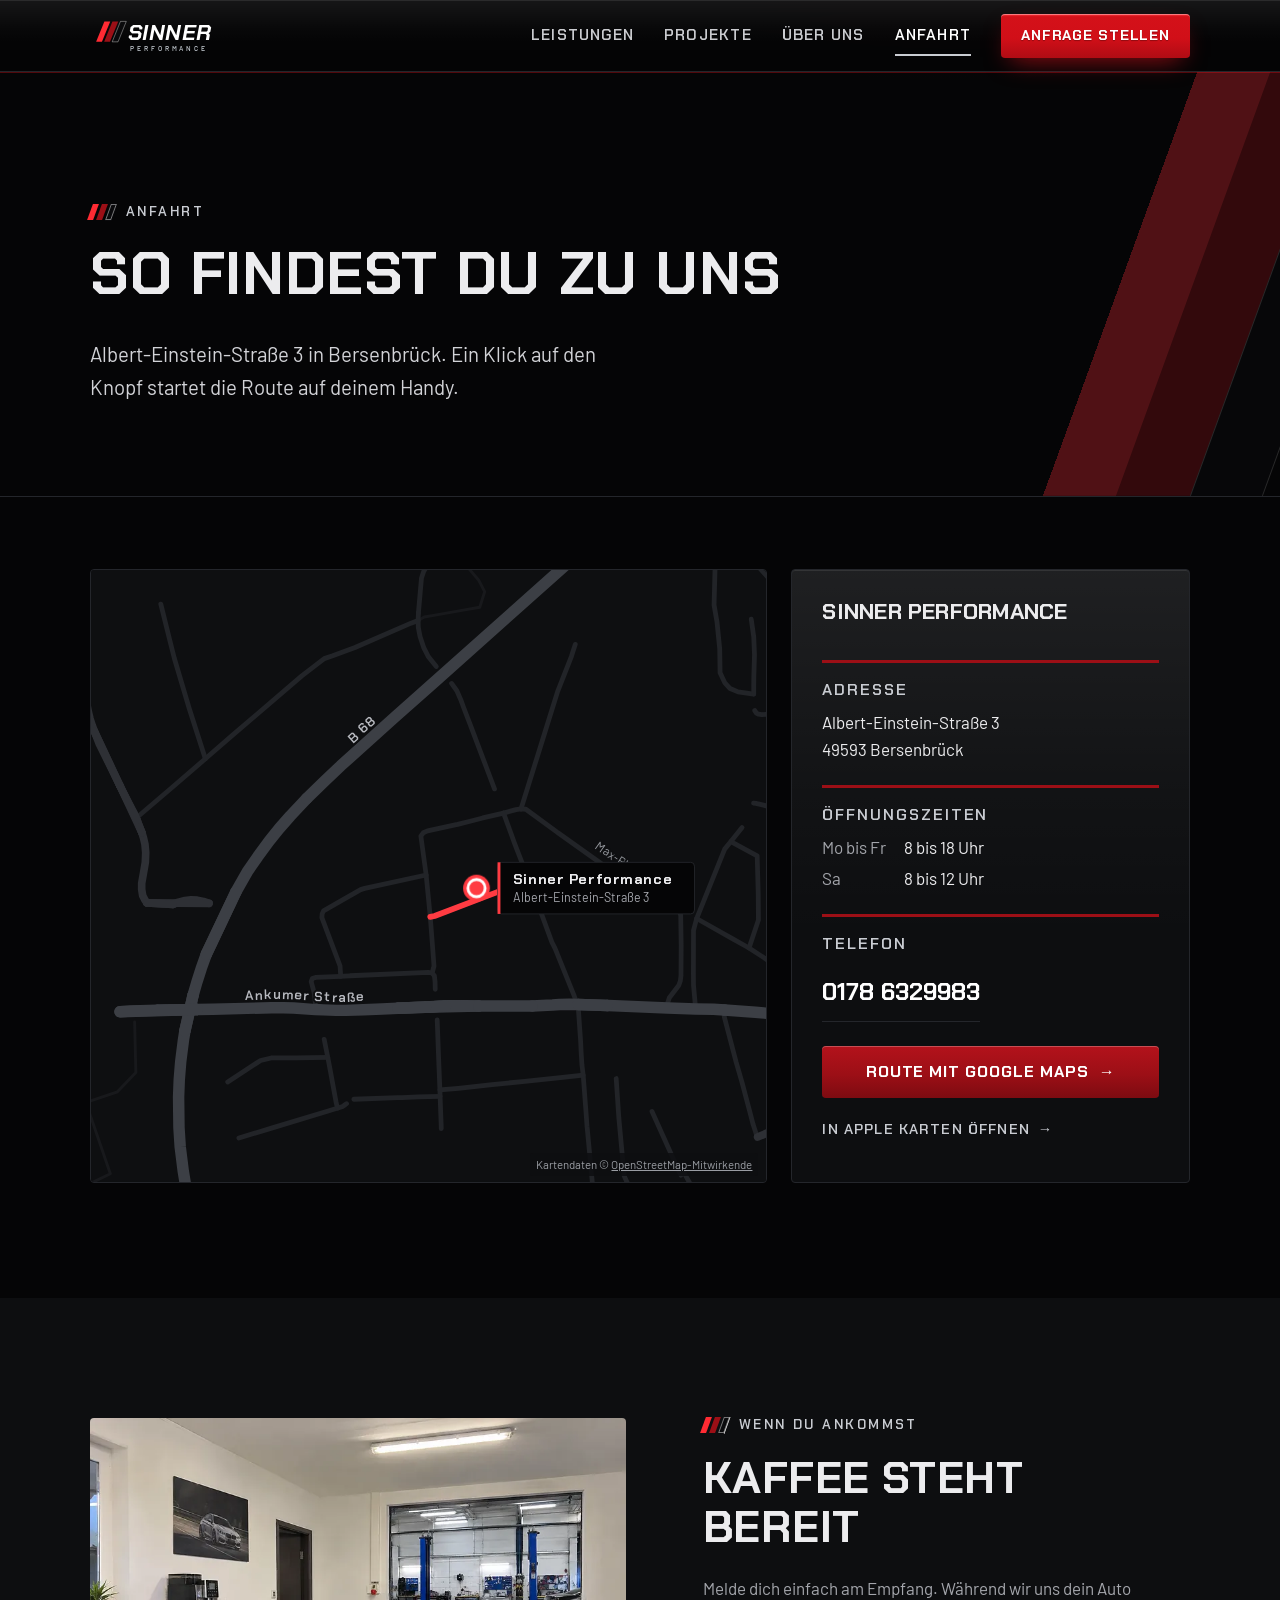
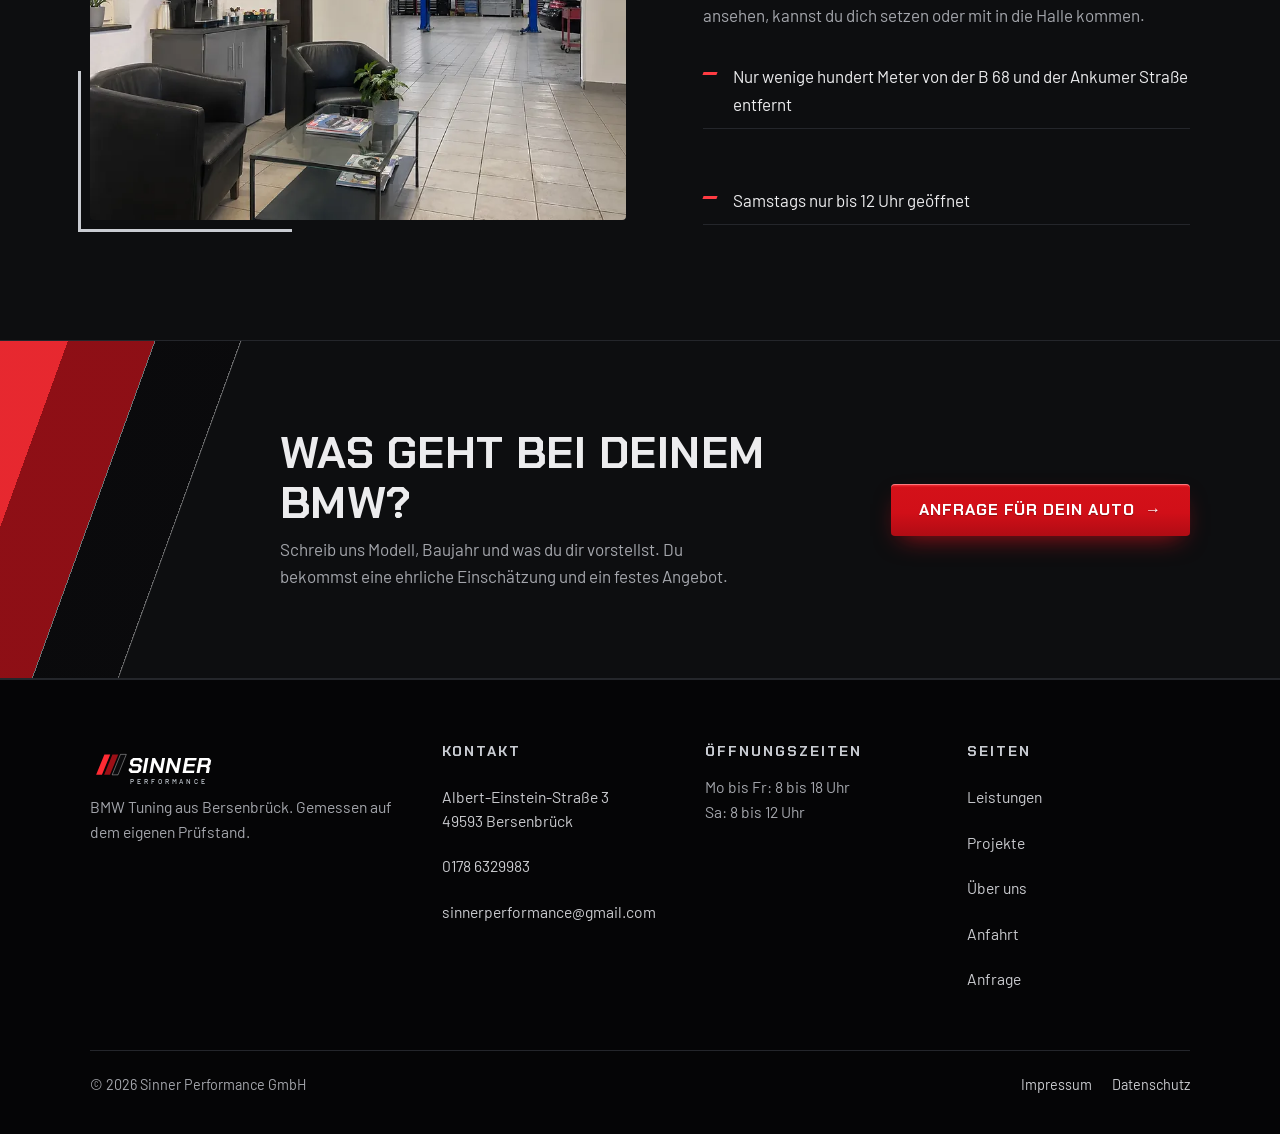
==== anfahrt.html @ 4b4de592 "Website Sinner Performance (Vorschau-Version) hinzufügen Statische Seiten (Startseite, Leistungen, P" ====
<!doctype html>
<html lang="de" class="no-js">
<head>
<meta charset="utf-8">
<meta name="viewport" content="width=device-width, initial-scale=1">
<meta name="robots" content="noindex"><title>Anfahrt: Albert-Einstein-Straße 3, Bersenbrück | Sinner Performance</title>
<meta name="description" content="So findest du Sinner Performance: Albert-Einstein-Straße 3 in 49593 Bersenbrück. Mit Karte, Öffnungszeiten und Route in Google Maps.">

<link rel="icon" href="assets/favicon.svg?v=20261124c" type="image/svg+xml">
<link rel="apple-touch-icon" href="assets/apple-touch-icon.png?v=20261124c">
<meta name="theme-color" content="#050506">
<link rel="stylesheet" href="assets/css/style.min.css?v=20261124c">

<meta property="og:type" content="website">
<meta property="og:locale" content="de_DE">
<meta property="og:site_name" content="Sinner Performance">
<meta property="og:title" content="Anfahrt: Albert-Einstein-Straße 3, Bersenbrück | Sinner Performance">
<meta property="og:description" content="So findest du Sinner Performance: Albert-Einstein-Straße 3 in 49593 Bersenbrück. Mit Karte, Öffnungszeiten und Route in Google Maps.">
<meta property="og:image" content="https://www.sinner-performance.de/assets/img/og-bild.jpg">
<meta property="og:image:width" content="1200">
<meta property="og:image:height" content="630">
<meta property="og:image:alt" content="Dunkelblauer BMW M5 in der Werkstatt von Sinner Performance mit Schriftzug">
<meta name="twitter:card" content="summary_large_image">
<meta name="twitter:title" content="Anfahrt: Albert-Einstein-Straße 3, Bersenbrück | Sinner Performance">
<meta name="twitter:description" content="So findest du Sinner Performance: Albert-Einstein-Straße 3 in 49593 Bersenbrück. Mit Karte, Öffnungszeiten und Route in Google Maps.">
<meta name="twitter:image" content="https://www.sinner-performance.de/assets/img/og-bild.jpg">
<script type="application/ld+json">{"@context": "https://schema.org", "@type": "AutoRepair", "@id": "https://www.sinner-performance.de/#betrieb", "name": "Sinner Performance", "description": "Tuningwerkstatt in Bersenbrück für alle BMW Modelle: Softwareoptimierung, Abgasanlagen, Motor, Fahrwerk und Leistungsprüfstand.", "url": "https://www.sinner-performance.de/", "logo": "https://www.sinner-performance.de/assets/favicon.svg", "image": "https://www.sinner-performance.de/assets/img/og-bild.jpg", "telephone": "+491786329983", "email": "sinnerperformance@gmail.com", "address": {"@type": "PostalAddress", "streetAddress": "Albert-Einstein-Straße 3", "postalCode": "49593", "addressLocality": "Bersenbrück", "addressRegion": "Niedersachsen", "addressCountry": "DE"}, "areaServed": ["Bersenbrück", "Osnabrücker Land", "Niedersachsen"], "openingHoursSpecification": [{"@type": "OpeningHoursSpecification", "dayOfWeek": ["Monday", "Tuesday", "Wednesday", "Thursday", "Friday"], "opens": "08:00", "closes": "18:00"}, {"@type": "OpeningHoursSpecification", "dayOfWeek": "Saturday", "opens": "08:00", "closes": "12:00"}], "hasMap": "https://www.google.com/maps/search/?api=1&query=Albert-Einstein-Stra%C3%9Fe+3%2C+49593+Bersenbr%C3%BCck", "knowsAbout": ["BMW", "BMW M", "Softwareoptimierung", "Abgasanlagen", "Fahrwerk", "Leistungsprüfstand"]}</script>
<script type="application/ld+json">{"@context": "https://schema.org", "@type": "BreadcrumbList", "itemListElement": [{"@type": "ListItem", "position": 1, "name": "Startseite", "item": "https://www.sinner-performance.de/"}, {"@type": "ListItem", "position": 2, "name": "Anfahrt", "item": "https://www.sinner-performance.de/anfahrt"}]}</script>
</head><body class="page-anfahrt">
<a class="skip-link" href="#inhalt">Zum Inhalt springen</a>
<header class="site-header">
  <div class="wrap">
    <a class="logo" href="index.html" aria-label="Zur Startseite"><svg viewBox="0 0 200 52" width="154" height="40" aria-hidden="true" focusable="false">
  <g transform="skewX(-22)"><rect x="22" y="6" width="8" height="28" fill="#ff2b33"/><rect x="33" y="6" width="8" height="28" fill="#9c0f16"/><rect x="44" y="6" width="8" height="28" fill="#0a0a0c" stroke="rgba(255,255,255,.45)" stroke-width="1"/></g>
  <text x="52" y="32" font-family="Chakra Petch, sans-serif" font-weight="700" font-style="italic" font-size="31" fill="#ffffff" letter-spacing=".5">SINNER</text>
  <text x="54" y="47" font-family="Barlow, sans-serif" font-weight="500" font-size="9.4" letter-spacing="4.1" fill="#c9cfd6">PERFORMANCE</text>
</svg></a>
    <button class="menu-toggle" type="button" aria-expanded="false" aria-controls="hauptmenue" aria-label="Menü öffnen"><span></span></button>
    <nav class="nav" id="hauptmenue" aria-label="Hauptmenü">
      <a href="leistungen.html">Leistungen</a>
      <a href="projekte.html">Projekte</a>
      <a href="ueber-uns.html">Über uns</a>
      <a href="anfahrt.html" aria-current="page">Anfahrt</a>
      <a class="btn btn--primary" href="anfrage.html">Anfrage stellen</a>
    </nav>
  </div>
</header>
<main id="inhalt"><section class="page-head">
  <div class="wrap">
    <p class="eyebrow"><span class="stripes" aria-hidden="true"><i></i><i></i><i></i></span>Anfahrt</p>
    <h1>So findest du zu uns</h1>
    <p class="lead">Albert-Einstein-Straße 3 in Bersenbrück. Ein Klick auf den Knopf startet die Route auf deinem Handy.</p>
  </div>
</section>
<section class="section section--tight">
  <div class="wrap map-layout">
    <figure class="map reveal">
      <svg class="map-svg" viewBox="0 0 1000 640" role="img" aria-labelledby="karte-titel karte-text" preserveAspectRatio="xMidYMid slice"><title id="karte-titel">Lageplan Sinner Performance</title><desc id="karte-text">Vereinfachte Karte von Bersenbrück. Die Werkstatt liegt an der Albert-Einstein-Straße 3, in der Nähe der B 68, der Ankumer Straße und der Nortruper Straße.</desc><rect width="1000" height="640" fill="var(--map-bg)"/><defs><path id="lbl0" d="M372.2 239.1 L391.3 220.5 L407.9 204.9 L464.1 154.4 L507.6 115.7"/><path id="lbl1" d="M274.2 459.6 L335.5 457.9 L348.2 457.9 L358.6 458.3 L381.6 459.9 L389.8 460.2 L403.1 460.7 L405.8 460.7 L413.3 460.7 L431.6 460.1 L451.1 459.3 L467.7 458.5"/><path id="lbl6" d="M578.3 254.3 L591.3 250.7 L596.5 250.0 L601.6 250.3 L634.3 274.3 L634.8 274.6 L691.4 314.9 L708.0 325.4 L758.8 352.8 L762.2 356.3 L763.6 361.2 L764.1 392.3 L763.9 424.4 L763.2 430.0 L761.5 434.7 L751.7 447.5 L750.2 452.1 L750.1 455.1 L750.0 458.3"/></defs><g fill="none" stroke="var(--map-minor)" stroke-width="3" stroke-linecap="round" stroke-linejoin="round"><path d="M50.1 688.7 L166.9 631.6 L141.3 557.1 L115.1 480.7"/><path d="M141.3 557.1 L174.3 545.9 L193.6 525.7 L192.3 472.9"/><path d="M488.9 52.8 L495.3 49.2 L506.7 47.2 L536.2 42.0 L553.4 39.0 L558.5 22.7 L552.3 10.7 L541.5 -2.0 L535.9 -6.0"/></g><g fill="none" stroke="var(--map-road)" stroke-width="5" stroke-linecap="round" stroke-linejoin="round"><path d="M414.0 558.3 L412.1 559.7 L410.1 561.2 L404.9 562.9 L394.8 566.0 L336.4 583.6 L301.4 594.2"/><path d="M508.8 470.7 L508.9 472.2 L510.4 512.0 L510.6 517.6 L510.9 524.2 L511.6 542.2 L511.7 544.0 L511.9 550.6 L512.5 567.3 L513.0 579.9 L513.1 584.4"/><path d="M681.8 683.4 L679.2 680.4 L676.6 672.9 L672.1 651.0 L666.0 585.9 L665.6 581.9 L664.3 564.1 L661.6 528.5 L660.3 517.9 L659.5 505.6 L658.9 492.8 L658.0 480.3 L656.4 456.9 L656.4 454.5"/><path d="M696.1 532.0 L698.9 573.4 L704.5 634.1 L709.7 645.3 L716.2 657.4 L717.6 660.2"/><path d="M767.5 631.1 L768.6 633.3 L791.0 673.6 L794.2 683.7 L793.8 695.0 L773.8 736.0 L761.6 760.5 L757.5 769.1 L724.6 781.3 L657.7 805.7 L654.0 808.5 L591.7 831.6 L588.2 831.6"/><path d="M851.2 663.6 L854.6 675.2 L850.2 676.5 L828.9 685.0"/><path d="M896.6 654.6 L960.5 627.5 L1029.2 577.0"/><path d="M421.6 553.7 L467.5 552.1 L472.0 551.9 L489.1 551.3 L511.9 550.6"/><path d="M511.7 544.0 L530.9 542.2 L566.4 538.4 L600.4 534.9 L635.2 531.3 L661.6 528.5"/><path d="M764.0 633.2 L762.8 631.1 L762.1 629.8 L733.6 566.4"/><path d="M809.4 460.4 L809.2 463.5 L809.2 467.5 L821.6 514.8 L827.9 536.5 L832.1 552.4 L835.8 566.4 L839.4 580.2 L842.7 590.3 L844.1 593.3"/><path d="M394.4 509.9 L361.3 510.5 L359.6 510.5 L335.2 510.5 L324.1 513.2 L319.0 516.4 L289.7 535.6"/><path d="M390.6 491.0 L394.4 509.9 L396.7 522.0 L403.1 556.8 L403.8 559.9 L404.9 562.9"/><path d="M910.2 469.4 L910.0 471.8 L909.7 475.4 L911.3 489.5 L913.6 497.3 L917.3 505.1 L924.6 521.2 L927.4 527.7 L938.8 551.7"/><path d="M407.9 425.1 L407.6 419.8 L407.2 414.2 L388.2 363.6 L388.5 359.8 L389.1 358.4 L389.9 356.6 L412.7 343.6 L428.8 334.4 L433.0 333.1 L497.3 319.1"/><path d="M503.5 421.6 L499.6 420.9 L417.6 424.5 L411.6 424.9 L407.9 425.1 L381.6 426.2 L378.2 427.4 L377.0 430.6 L380.1 441.8 L381.5 453.9 L381.6 459.9"/><path d="M656.4 454.5 L653.6 449.5 L652.0 445.1 L650.6 441.6 L633.4 399.0 L632.0 395.6 L628.8 389.3 L619.5 364.0 L611.2 341.2 L604.6 324.3 L592.5 293.1 L589.7 285.8 L578.3 254.3"/><path d="M779.0 459.2 L779.0 456.4 L777.0 434.4 L776.9 422.4 L777.0 377.0 L780.3 364.6 L782.8 358.4 L809.6 292.0 L816.1 284.1 L827.8 269.5"/><path d="M885.8 418.2 L882.5 418.5 L876.7 418.9 L868.4 417.1 L835.1 395.5 L816.2 384.8 L787.2 368.5 L780.3 364.6"/><path d="M1086.6 362.0 L1038.8 377.6 L986.0 394.9 L980.1 397.7 L972.0 403.7 L952.6 418.9 L919.4 444.8 L918.3 446.8 L916.7 449.4"/><path d="M604.6 324.3 L561.3 341.0 L506.1 362.0 L501.6 362.9"/><path d="M750.0 458.3 L750.1 455.1 L750.2 452.1 L751.7 447.5 L761.5 434.7 L763.2 430.0 L763.9 424.4 L764.1 392.3 L763.6 361.2 L762.2 356.3 L758.8 352.8 L708.0 325.4 L691.4 314.9 L634.8 274.6 L634.3 274.3 L601.6 250.3 L596.5 250.0 L591.3 250.7 L578.3 254.3"/><path d="M835.1 395.5 L844.9 366.1 L844.8 351.0 L844.7 338.9 L844.2 320.1 L843.6 299.0 L816.1 284.1"/><path d="M950.7 345.1 L935.5 352.8 L919.5 365.3 L906.8 375.2 L895.7 384.3 L887.7 391.0 L883.7 391.1"/><path d="M488.9 52.8 L481.5 55.6 L422.9 81.1 L399.5 89.8 L390.7 92.7 L367.2 110.8 L295.4 172.2 L266.3 197.5 L233.9 225.5 L197.4 256.6 L194.0 259.6"/><path d="M578.3 254.3 L556.5 259.4 L543.3 262.8 L530.2 266.1 L528.8 266.4 L498.8 272.9 L494.3 274.9 L492.9 276.9 L491.8 278.5 L497.3 319.1 L501.6 362.9 L504.3 398.0 L505.5 414.4 L505.0 416.4 L503.5 421.6 L505.9 424.6 L506.6 430.5 L506.8 438.6"/><path d="M882.1 254.2 L879.4 254.1 L868.4 250.9 L857.0 247.7 L856.1 247.5 L852.9 246.7 L843.5 244.4 L842.4 244.1 L839.8 243.9"/><path d="M219.7 35.7 L230.2 77.9 L233.9 92.6 L249.6 145.4 L266.3 197.5"/><path d="M568.8 229.0 L542.6 159.7 L536.6 144.1 L533.4 135.4 L529.4 126.3 L523.9 118.7"/><path d="M653.3 77.8 L649.3 90.3 L634.8 127.2 L621.8 169.0 L596.5 250.0"/><path d="M796.4 -69.3 L805.7 -36.3 L800.2 -26.8 L798.5 36.6 L801.6 54.6 L804.4 82.3 L804.8 107.6 L809.6 117.8 L815.3 124.0 L823.6 127.5 L840.0 129.8"/><path d="M841.1 147.1 L842.8 149.7 L845.2 150.9 L848.3 151.3 L864.1 150.4 L884.6 149.1 L892.7 149.2 L894.7 149.1"/><path d="M507.9 101.0 L499.7 90.8 L494.9 81.5 L490.9 69.5 L489.1 60.1 L488.9 52.8 L489.2 44.9"/><path d="M837.4 51.5 L840.0 69.9 L840.8 88.7 L840.1 111.6 L840.0 121.2 L840.0 129.8"/><path d="M36.9 -958.7 L76.7 -955.1 L82.7 -953.2 L103.4 -941.1 L121.3 -921.9 L147.3 -866.5 L166.1 -821.0 L197.1 -694.7 L229.7 -569.6 L245.0 -490.3 L295.2 -250.6 L302.8 -210.7 L303.2 -205.9 L303.5 -202.4 L300.9 -197.9 L294.8 -190.9 L248.8 -145.6 L219.7 -113.9 L189.8 -83.1 L179.6 -73.3 L176.0 -67.0 L143.4 2.6 L132.1 28.0 L129.2 32.4 L126.4 35.3"/><path d="M489.2 44.9 L492.4 8.5 L493.9 3.9 L494.8 1.3 L505.1 -15.6"/><path d="M805.7 -36.3 L811.1 -33.1 L819.5 -27.1 L829.2 -19.3 L841.9 -6.9 L857.1 10.3 L867.3 27.0 L873.1 41.1"/><path d="M901.9 43.7 L905.6 39.5 L907.5 35.7 L917.9 17.5 L930.2 -7.7 L942.6 -42.0 L966.4 -158.1 L971.5 -163.6 L988.4 -166.8 L1075.2 -183.2 L1088.6 -183.5 L1094.9 -183.0 L1150.7 -174.0"/></g><g fill="none" stroke="var(--map-mid)" stroke-width="8" stroke-linecap="round" stroke-linejoin="round"><path d="M844.1 593.3 L853.7 589.1 L866.1 583.6 L884.7 575.4 L938.8 551.7 L955.3 544.3 L996.6 526.1 L1000.8 524.3"/><path d="M199.9 274.7 L201.5 280.0 L203.1 286.7 L203.9 295.6 L203.5 305.8 L201.7 316.4 L199.7 327.8 L199.7 334.2 L200.7 340.5 L203.1 345.2 L205.2 348.2"/><path d="M270.2 348.7 L264.3 346.7 L257.8 345.4 L251.4 345.1 L245.0 345.8 L238.3 347.5 L232.4 349.8"/><path d="M177.0 225.8 L179.1 230.0 L188.4 248.2 L191.8 254.6 L194.0 259.6 L195.0 262.1"/><path d="M883.5 383.1 L882.1 254.2"/><path d="M150.1 168.5 L155.0 181.2 L177.0 225.8"/><path d="M882.0 252.0 L882.5 236.2 L885.8 199.9 L894.0 153.2 L894.7 149.1 L896.6 138.0"/><path d="M-422.3 -570.8 L-394.7 -531.9 L-386.8 -520.6 L-346.5 -472.9 L-263.3 -382.0 L-190.0 -301.8 L-100.6 -203.4 L-83.0 -185.5 L-38.3 -148.2 L26.4 -95.1 L38.9 -84.4 L46.1 -77.0 L58.7 -62.5 L102.1 -8.8 L110.0 2.5 L117.2 15.2 L122.0 24.7 L126.4 35.3 L129.8 46.5 L132.4 59.0 L134.2 72.9 L140.2 124.0 L142.6 141.9 L143.9 148.5 L145.0 153.0 L145.7 155.7 L148.2 163.4 L150.1 168.5"/><path d="M896.6 138.0 L903.2 100.4 L905.0 83.2 L905.3 76.1 L905.0 68.9 L904.0 56.5 L901.9 43.7 L896.6 26.2 L894.0 19.4 L891.3 13.2 L887.2 4.8 L880.8 -6.1 L874.6 -14.9 L847.3 -52.6 L842.5 -59.4 L835.7 -70.4 L833.9 -73.7 L829.5 -83.1 L825.5 -92.7 L819.1 -114.4 L814.0 -135.2 L811.0 -151.5 L809.5 -169.7 L810.6 -185.1 L812.9 -201.6 L817.4 -227.5 L819.7 -244.6 L820.5 -261.8 L819.9 -277.3 L818.9 -305.9 L820.1 -317.1 L822.7 -327.5"/><path d="M199.9 274.7 L195.0 262.1"/><path d="M205.2 348.2 L232.4 349.8"/><path d="M270.2 348.7 L205.2 348.2"/><path d="M232.4 349.8 L205.2 348.2"/><path d="M177.0 225.8 L199.9 274.7"/><path d="M195.0 262.1 L199.9 274.7"/><path d="M150.1 168.5 L177.0 225.8"/><path d="M177.0 225.8 L195.0 262.1"/><path d="M150.1 168.5 L177.0 225.8"/><path d="M882.1 254.2 L882.0 252.0"/><path d="M882.0 252.0 L882.1 254.2"/></g><g fill="none" stroke="var(--map-major)" stroke-width="12" stroke-linecap="round" stroke-linejoin="round"><path d="M244.9 482.3 L243.3 492.4 L240.5 514.6 L239.0 533.3 L238.3 551.3 L238.7 583.4 L240.0 603.5 L243.2 629.0 L246.5 649.1 L249.6 664.0 L254.9 688.6 L321.4 943.1 L328.4 968.0"/><path d="M496.6 457.4 L485.4 457.7 L467.7 458.5"/><path d="M552.2 456.2 L538.6 455.9 L530.6 455.8 L519.6 455.9 L517.6 456.0"/><path d="M656.4 454.5 L647.3 454.3 L637.0 454.5 L629.5 455.1 L618.7 455.6 L608.4 456.1"/><path d="M809.4 460.4 L798.0 459.6 L779.0 459.2 L772.0 459.0 L750.0 458.3 L687.9 455.7 L686.9 455.6"/><path d="M910.2 469.4 L883.6 466.4 L841.7 462.7 L809.4 460.4"/><path d="M216.3 460.5 L188.7 461.4 L177.0 462.1"/><path d="M253.5 444.7 L257.4 431.3 L262.0 416.8 L267.3 402.0"/><path d="M467.7 458.5 L451.1 459.3 L431.6 460.1 L413.3 460.7 L405.8 460.7 L403.1 460.7 L389.8 460.2 L381.6 459.9 L358.6 458.3 L348.2 457.9 L335.5 457.9 L274.2 459.6 L257.9 459.7"/><path d="M298.4 336.5 L310.9 314.6 L321.1 299.9 L333.0 283.7 L343.5 270.6 L355.0 257.5 L372.2 239.1"/><path d="M372.2 239.1 L391.3 220.5 L407.9 204.9 L464.1 154.4 L507.6 115.7 L692.8 -49.4 L723.4 -77.5 L739.6 -94.8 L752.6 -110.8"/><path d="M244.9 482.3 L253.5 444.7"/><path d="M253.5 444.7 L244.9 482.3"/><path d="M267.3 402.0 L298.4 336.5"/><path d="M298.4 336.5 L267.3 402.0"/><path d="M496.6 457.4 L517.6 456.0"/><path d="M467.7 458.5 L517.6 456.0"/><path d="M552.2 456.2 L496.6 457.4"/><path d="M517.6 456.0 L496.6 457.4"/><path d="M656.4 454.5 L686.9 455.6"/><path d="M608.4 456.1 L552.2 456.2"/><path d="M686.9 455.6 L656.4 454.5"/><path d="M216.3 460.5 L257.9 459.7"/><path d="M177.0 462.1 L257.9 459.7"/><path d="M467.7 458.5 L496.6 457.4"/><path d="M257.9 459.7 L216.3 460.5"/></g><g class="map-target" fill="none" stroke="var(--accent)" stroke-width="6" stroke-linecap="round" stroke-linejoin="round"><path pathLength="1" d="M604.6 324.3 L561.3 341.0 L506.1 362.0 L501.6 362.9"/></g><text class="map-label map-label--major" dy="-9"><textPath href="#lbl0" startOffset="50%" text-anchor="middle">B 68</textPath></text><text class="map-label map-label--major" dy="-9"><textPath href="#lbl1" startOffset="50%" text-anchor="middle">Ankumer Straße</textPath></text><text class="map-label" dy="-9"><textPath href="#lbl6" startOffset="50%" text-anchor="middle">Max-Planck-Straße</textPath></text><g class="map-scale" transform="translate(28 606)"><path d="M0 0 H100" stroke="var(--map-ink)" stroke-width="2"/><path d="M0 -5 V5 M100 -5 V5" stroke="var(--map-ink)" stroke-width="2"/><text x="50" y="-10" text-anchor="middle">200 m</text></g><g class="map-north" transform="translate(956 46)"><circle r="20" fill="var(--map-bg)" stroke="var(--map-mid)"/><path d="M0 -12 L6 6 L0 2 L-6 6 Z" fill="var(--map-ink)"/><text y="34" text-anchor="middle">N</text></g><g class="map-pin" transform="translate(550.0 332.8)"><circle class="map-pulse" r="14" fill="var(--accent)"/><circle r="9" fill="var(--accent)" stroke="#fff" stroke-width="3"/></g><g transform="translate(572.0 305.8)"><g class="map-tag"><rect width="206" height="54" rx="4" fill="var(--black)" stroke="var(--line)"/><rect width="3" height="54" fill="var(--accent)"/><text class="map-tag__name" x="16" y="23">Sinner Performance</text><text class="map-tag__addr" x="16" y="42">Albert-Einstein-Straße 3</text></g></g></svg>
      <figcaption class="map__credit">Kartendaten &copy; <a href="https://www.openstreetmap.org/copyright" target="_blank" rel="noopener">OpenStreetMap-Mitwirkende</a></figcaption>
    </figure>
    <aside class="contact-box map-info reveal" aria-labelledby="adresse-titel">
      <h2 id="adresse-titel">Sinner Performance</h2>
      <div class="info">
        <div><h3>Adresse</h3><p>Albert-Einstein-Straße 3<br>49593 Bersenbrück</p></div>
        <div><h3>Öffnungszeiten</h3><dl class="hours"><dt>Mo bis Fr</dt><dd>8 bis 18 Uhr</dd><dt>Sa</dt><dd>8 bis 12 Uhr</dd></dl></div>
        <div><h3>Telefon</h3><a class="phone-big" href="tel:+491786329983">0178 6329983</a></div>
      </div>
      <div class="map-actions">
        <a class="btn btn--route" href="https://www.google.com/maps/dir/?api=1&destination=Albert-Einstein-Stra%C3%9Fe+3%2C+49593+Bersenbr%C3%BCck" target="_blank" rel="noopener">Route mit Google Maps <span class="arrow" aria-hidden="true">&rarr;</span></a>
        <a class="link-arrow" href="https://maps.apple.com/?daddr=Albert-Einstein-Stra%C3%9Fe+3,+49593+Bersenbr%C3%BCck" target="_blank" rel="noopener">In Apple Karten öffnen <span aria-hidden="true">&rarr;</span></a>
      </div>
    </aside>
  </div>
</section>

<section class="section section--alt" aria-labelledby="ankommen-titel">
  <div class="wrap split">
    <div class="split__media reveal"><img src="assets/img/empfang-800.webp" srcset="assets/img/empfang-480.webp 480w, assets/img/empfang-800.webp 800w, assets/img/empfang-1100.webp 1100w, assets/img/empfang.webp 1448w" sizes="(max-width: 820px) calc(100vw - 32px), 560px" width="1448" height="1086" alt="Empfangsbereich mit zwei schwarzen Ledersesseln, Glastisch und Kaffeemaschine, dahinter der Blick in die Werkstatt mit blauen Hebebühnen" style="background:#0d0e10 url([data-uri]) center/cover no-repeat" loading="lazy" decoding="async"></div>
    <div class="reveal">
      <p class="eyebrow"><span class="stripes" aria-hidden="true"><i></i><i></i><i></i></span>Wenn du ankommst</p>
      <h2 id="ankommen-titel">Kaffee steht bereit</h2>
      <p class="muted">Melde dich einfach am Empfang. Während wir uns dein Auto ansehen, kannst du dich setzen oder mit in die Halle kommen.</p>
      <ul class="checklist">
        <li>Nur wenige hundert Meter von der B 68 und der Ankumer Straße entfernt</li>
        <li>Am besten vorher kurz anrufen oder eine Anfrage schicken</li>
        <li>Samstags nur bis 12 Uhr geöffnet</li>
      </ul>
    </div>
  </div>
</section>

<section class="cta" aria-labelledby="cta-titel">
  <div class="wrap reveal">
    <div>
      <h2 id="cta-titel">Was geht bei deinem BMW?</h2>
      <p>Schreib uns Modell, Baujahr und was du dir vorstellst. Du bekommst eine ehrliche Einschätzung und ein festes Angebot.</p>
    </div>
    <a class="btn btn--primary" href="anfrage.html">Anfrage für dein Auto <span class="arrow" aria-hidden="true">&rarr;</span></a>
  </div>
</section>
</main>
<footer class="site-footer">
  <div class="wrap">
    <div class="footer-grid">
      <div>
        <a class="logo" href="index.html" aria-label="Zur Startseite"><svg viewBox="0 0 200 52" width="154" height="40" aria-hidden="true" focusable="false">
  <g transform="skewX(-22)"><rect x="22" y="6" width="8" height="28" fill="#ff2b33"/><rect x="33" y="6" width="8" height="28" fill="#9c0f16"/><rect x="44" y="6" width="8" height="28" fill="#0a0a0c" stroke="rgba(255,255,255,.45)" stroke-width="1"/></g>
  <text x="52" y="32" font-family="Chakra Petch, sans-serif" font-weight="700" font-style="italic" font-size="31" fill="#ffffff" letter-spacing=".5">SINNER</text>
  <text x="54" y="47" font-family="Barlow, sans-serif" font-weight="500" font-size="9.4" letter-spacing="4.1" fill="#c9cfd6">PERFORMANCE</text>
</svg></a>
        <p class="footer-claim">BMW Tuning aus Bersenbrück. Gemessen auf dem eigenen Prüfstand.</p>
      </div>
      <div>
        <h2>Kontakt</h2>
        <ul class="tap-list">
          <li><a href="anfahrt.html">Albert-Einstein-Straße 3<br>49593 Bersenbrück</a></li>
          <li><a href="tel:+491786329983">0178 6329983</a></li>
          <li><a href="mailto:sinnerperformance@gmail.com">sinnerperformance@gmail.com</a></li>
        </ul>
      </div>
      <div>
        <h2>Öffnungszeiten</h2>
        <p>Mo bis Fr: 8 bis 18 Uhr<br>Sa: 8 bis 12 Uhr</p>
      </div>
      <div class="footer-col--nav">
        <h2>Seiten</h2>
        <ul class="tap-list">
          <li><a href="leistungen.html">Leistungen</a></li>
          <li><a href="projekte.html">Projekte</a></li>
          <li><a href="ueber-uns.html">Über uns</a></li>
          <li><a href="anfahrt.html">Anfahrt</a></li>
          <li><a href="anfrage.html">Anfrage</a></li>
        </ul>
      </div>
    </div>
    <div class="footer-bottom">
      <span>&copy; <span id="year">2026</span> Sinner Performance GmbH</span>
      <ul class="tap-list tap-list--row">
        <li><a href="impressum.html">Impressum</a></li>
        <li><a href="datenschutz.html">Datenschutz</a></li>
      </ul>
    </div>
  </div>
</footer>
<nav class="mobile-cta" aria-label="Schnellanfrage"><a class="btn btn--primary" href="anfrage.html">Anfrage für dein Auto <span class="arrow" aria-hidden="true">&rarr;</span></a></nav>
<script src="assets/js/main.js?v=20261124c" defer></script>
<script>document.querySelector("form[data-preview]")?.addEventListener("submit",e=>{e.preventDefault();const s=document.getElementById("form-status");s.textContent="Vorschau: Das Formular verschickt erst etwas, wenn die Seite online auf deinem Webspace liegt.";s.className="form-status is-visible form-status--ok";});</script></body>
</html>
---- assets/css/style.min.css ----
/* Sinner Performance – verkleinerte Fassung von style.css. Änderungen bitte in style.css machen und neu verkleinern. */
@font-face{font-family:"Chakra Petch";src:url("../fonts/chakra-petch-latin-600-normal.woff2") format("woff2");font-weight:600;font-style:normal;font-display:swap}@font-face{font-family:"Chakra Petch";src:url("../fonts/chakra-petch-latin-700-normal.woff2") format("woff2");font-weight:700;font-style:normal;font-display:swap}@font-face{font-family:"Chakra Petch";src:url("../fonts/chakra-petch-latin-700-italic.woff2") format("woff2");font-weight:700;font-style:italic;font-display:swap}@font-face{font-family:"Barlow";src:url("../fonts/barlow-latin-400-normal.woff2") format("woff2");font-weight:400;font-style:normal;font-display:swap}@font-face{font-family:"Barlow";src:url("../fonts/barlow-latin-500-normal.woff2") format("woff2");font-weight:500;font-style:normal;font-display:swap}@font-face{font-family:"Barlow";src:url("../fonts/barlow-latin-600-normal.woff2") format("woff2");font-weight:600;font-style:normal;font-display:swap}:root{--black:#050506;--graphite:#0d0e10;--accent:#ff3b42;--accent-hover:#ff5a60;--on-accent:#ffffff;--steel:#c9ccd2;--steel-deep:#9c0f16;--stripe-1:#ff2b33;--stripe-2:#9c0f16;--stripe-3:#0a0a0c;--stripe-edge:rgba(255,255,255,.45);--stripes:linear-gradient(90deg,var(--stripe-1) 0 33.3%,var(--stripe-2) 33.3% 66.6%,var(--stripe-edge) 66.6% calc(66.6% + 1px),var(--stripe-3) calc(66.6% + 1px) calc(100% - 1px),var(--stripe-edge) calc(100% - 1px));--gloss:linear-gradient(180deg,rgba(255,255,255,.075) 0%,rgba(255,255,255,.018) 38%,transparent 60%);--gloss-edge:inset 0 1px 0 rgba(255,255,255,.09);--btn-red:linear-gradient(180deg,#ff3a41 0%,#d41119 6%,#d10f18 55%,#b00c14 100%);--success:#1f9d6b;--graphite-2:#15161a;--line:#24262b;--text:#ececee;--muted:#a4a6ac;--font-head:"Chakra Petch","Arial Narrow",sans-serif;--font-body:"Barlow","Segoe UI",Arial,sans-serif;--wrap:1180px;--gutter:clamp(16px,4vw,40px);--radius:4px;--header-h:72px;--ease:cubic-bezier(.2,.7,.2,1)}*,*::before,*::after{box-sizing:border-box}html{scroll-behavior:smooth;-webkit-text-size-adjust:100%}body{margin:0;background:radial-gradient(1200px 600px at 75% -10%,rgba(227,18,28,.10),transparent 60%) no-repeat,var(--black);color:var(--text);font-family:var(--font-body);font-size:1.0625rem;line-height:1.6;-webkit-font-smoothing:antialiased}img{max-width:100%;height:auto;display:block}a{color:inherit}:focus-visible{outline:2px solid var(--steel);outline-offset:3px}h1,h2,h3{font-family:var(--font-head);font-weight:700;line-height:1.1;margin:0 0 .5em;letter-spacing:.01em}h1{font-size:clamp(2.4rem,6vw,4.6rem);text-transform:uppercase}h2{font-size:clamp(1.8rem,3.6vw,2.8rem);text-transform:uppercase}h3{font-size:1.3rem;font-weight:600}p{margin:0 0 1em}.wrap{width:100%;max-width:var(--wrap);margin:0 auto;padding:0 var(--gutter)}.section{padding:clamp(64px,9vw,120px) 0}.section--alt{background:var(--graphite)}.visually-hidden{position:absolute !important;width:1px;height:1px;overflow:hidden;clip:rect(0 0 0 0);white-space:nowrap}.skip-link{position:absolute;left:12px;top:-60px;z-index:100;background:#b00c14;color:#fff;padding:10px 16px;text-decoration:none}.skip-link:focus{top:12px}.eyebrow{display:inline-flex;align-items:center;gap:12px;font-family:var(--font-head);font-weight:600;font-size:.85rem;letter-spacing:.18em;text-transform:uppercase;color:var(--steel);margin-bottom:18px}.stripes{display:inline-flex;gap:3px;transform:skewX(-20deg);flex-shrink:0}.stripes i{display:block;width:6px;height:16px;transform-origin:bottom}.stripes i:nth-child(1){background:var(--stripe-1)}.stripes i:nth-child(2){background:var(--stripe-2)}.stripes i:nth-child(3){background:var(--stripe-3);box-shadow:inset 0 0 0 1px var(--stripe-edge)}.lead{font-size:clamp(1.1rem,1.6vw,1.3rem);color:#d2d3d7;max-width:46ch}.muted{color:var(--muted)}.btn{display:inline-flex;align-items:center;justify-content:center;gap:10px;min-height:52px;padding:0 28px;font-family:var(--font-head);font-weight:700;font-size:1rem;letter-spacing:.06em;text-transform:uppercase;text-decoration:none;border:0;border-radius:var(--radius);cursor:pointer;transition:transform .25s var(--ease),background-color .25s var(--ease),box-shadow .25s var(--ease)}.btn--primary{background:var(--btn-red);color:#fff;text-shadow:0 1px 1px rgba(0,0,0,.3);box-shadow:inset 0 1px 0 rgba(255,255,255,.35),0 10px 26px -10px rgba(227,18,28,.75)}.btn--primary:hover{transform:translateY(-2px);box-shadow:inset 0 1px 0 rgba(255,255,255,.4),0 14px 30px -10px rgba(227,18,28,.9)}.btn .arrow{transition:transform .25s var(--ease)}.btn:hover .arrow{transform:translateX(4px)}.link-arrow{display:inline-flex;align-items:center;min-height:44px;gap:8px;font-family:var(--font-head);font-weight:600;text-transform:uppercase;letter-spacing:.08em;font-size:.9rem;color:var(--steel);text-decoration:none;padding:8px 0}.link-arrow span{transition:transform .25s var(--ease)}.link-arrow:hover span{transform:translateX(4px)}.site-header{position:sticky;top:0;z-index:50;height:var(--header-h);background-color:rgba(5,5,6,.88);background-image:var(--gloss);backdrop-filter:blur(10px);-webkit-backdrop-filter:blur(10px);border-bottom:1px solid var(--line);box-shadow:var(--gloss-edge),0 1px 0 rgba(227,18,28,.35)}.site-header .wrap{display:flex;align-items:center;justify-content:space-between;height:100%;gap:24px}.logo{display:inline-flex;align-items:center;gap:12px;text-decoration:none;color:#fff}.logo svg{height:38px;width:auto}.nav{display:flex;align-items:center;gap:30px}.nav a:not(.btn){position:relative;text-decoration:none;font-family:var(--font-head);font-weight:600;font-size:.95rem;letter-spacing:.08em;text-transform:uppercase;color:#cacbcf;padding:6px 0;transition:color .2s}.nav a:not(.btn)::after{content:"";position:absolute;left:0;right:0;bottom:-2px;height:2px;background:var(--steel);transform:scaleX(0);transform-origin:left;transition:transform .3s var(--ease)}.nav a:not(.btn):hover,.nav a[aria-current="page"]{color:#fff}.nav a:not(.btn):hover::after,.nav a[aria-current="page"]::after{transform:scaleX(1)}.nav .btn{min-height:44px;padding:0 20px;font-size:.9rem}.menu-toggle{display:none}.hero{position:relative;min-height:min(88vh,820px);display:flex;align-items:flex-end;overflow:hidden}.hero__img{position:absolute;inset:0}.hero__img img{width:100%;height:100%;object-fit:cover;object-position:60% 60%}.hero::before{content:"";position:absolute;inset:0;z-index:1;background:linear-gradient(90deg,rgba(5,5,6,.95) 0%,rgba(5,5,6,.75) 38%,rgba(5,5,6,.1) 75%),linear-gradient(0deg,rgba(5,5,6,1) 0%,rgba(5,5,6,0) 35%)}.hero .wrap{position:relative;z-index:2;padding-bottom:clamp(56px,9vw,110px);padding-top:120px}.hero h1{max-width:12ch}.hero h1 em{font-style:italic;color:var(--accent)}.hero .lead{margin-bottom:32px}.hero__meta{margin-top:22px;font-size:.95rem;color:var(--muted)}.page-head{position:relative;padding:clamp(72px,10vw,130px) 0 clamp(48px,6vw,72px);border-bottom:1px solid var(--line);overflow:hidden}.page-head::after{content:"";position:absolute;right:-60px;top:0;bottom:0;width:220px;background:var(--stripes);transform:skewX(-20deg);opacity:var(--band-op,.3)}.page-head h1{font-size:clamp(2.2rem,5vw,3.8rem)}.facts{border-bottom:1px solid var(--line)}.facts ul{list-style:none;margin:0;padding:0;display:grid;grid-template-columns:repeat(4,1fr)}.facts li{padding:30px 24px;border-left:1px solid var(--line)}.facts li:first-child{border-left:0;padding-left:0}.facts strong{display:block;font-family:var(--font-head);font-size:clamp(1.4rem,2.4vw,1.9rem);color:#fff;line-height:1.2}.facts span{color:var(--muted);font-size:.95rem}.section-head{display:flex;justify-content:space-between;align-items:flex-end;gap:24px;margin-bottom:48px;flex-wrap:wrap}.section-head h2{margin:0;max-width:18ch}.section-head p{max-width:44ch;margin:0;color:var(--muted)}.tiles{display:grid;grid-template-columns:repeat(3,1fr);gap:1px;background:var(--line);border:1px solid var(--line)}.tile{position:relative;background-color:var(--black);background-image:var(--gloss);box-shadow:var(--gloss-edge);padding:34px 30px 30px;text-decoration:none;display:flex;flex-direction:column;transition:background-color .3s var(--ease)}.tile::before{content:"";position:absolute;left:0;top:0;height:3px;width:0;background:var(--accent);transition:width .35s var(--ease)}.tile:hover{background-color:var(--graphite)}.tile:hover::before{width:100%}.tile__no{font-family:var(--font-head);color:var(--steel);font-size:.85rem;letter-spacing:.15em;margin-bottom:18px}.tile h3{margin-bottom:10px}.tile p{color:var(--muted);margin:0;font-size:1rem}.split{display:grid;grid-template-columns:1.1fr 1fr;gap:clamp(32px,6vw,80px);align-items:center}.split--rev .split__media{order:2}.split__media{position:relative}.split__media img{width:100%;aspect-ratio:4 / 3;object-fit:cover;border-radius:var(--radius)}.split__media::after{content:"";position:absolute;left:-12px;bottom:-12px;width:40%;height:40%;border-left:3px solid var(--steel);border-bottom:3px solid var(--steel);pointer-events:none}.checklist{list-style:none;padding:0;margin:24px 0 0}.checklist li{position:relative;padding:10px 0 10px 30px;border-bottom:1px solid var(--line)}.checklist li::before{content:"";position:absolute;left:0;top:19px;width:14px;height:3px;background:var(--accent);transform:skewX(-20deg)}.cards{display:grid;grid-template-columns:repeat(3,1fr);gap:24px}.card{background-color:var(--graphite);background-image:var(--gloss);box-shadow:var(--gloss-edge);border:1px solid var(--line);border-radius:var(--radius);overflow:hidden;display:flex;flex-direction:column}.card__img{overflow:hidden}.card__img img{width:100%;aspect-ratio:4 / 3;object-fit:cover;transition:transform .6s var(--ease)}.card:hover .card__img img{transform:scale(1.04)}.card__body{padding:24px;display:flex;flex-direction:column;gap:6px;flex:1}.card__tag{font-family:var(--font-head);font-size:.8rem;letter-spacing:.15em;text-transform:uppercase;color:var(--steel)}.card h3{margin:0}.card p{color:var(--muted);font-size:1rem;margin:0}.spec{display:grid;grid-template-columns:1fr 1fr;gap:1px;background:var(--line);border:1px solid var(--line);margin-top:14px}.spec div{background:var(--black);padding:12px 14px}.spec dt{font-size:.8rem;text-transform:uppercase;letter-spacing:.1em;color:var(--muted)}.spec dd{margin:0;font-family:var(--font-head);font-weight:700;font-size:1.35rem;color:#fff}.spec dd.pending{color:var(--muted);font-size:1rem;font-weight:600;padding-top:5px}.steps{list-style:none;margin:0;padding:0;display:grid;grid-template-columns:repeat(4,1fr);gap:32px;counter-reset:step}.steps li{position:relative;padding-top:28px;border-top:2px solid var(--line);counter-increment:step}.steps li::before{content:"0" counter(step);position:absolute;top:-14px;left:0;background:var(--black);padding-right:12px;font-family:var(--font-head);font-weight:700;color:var(--steel);font-size:1rem;letter-spacing:.1em}.section--alt .steps li::before{background:var(--graphite)}.steps h3{margin-bottom:8px}.steps p{color:var(--muted);margin:0;font-size:1rem}.steps--3{grid-template-columns:repeat(3,1fr)}.cta{position:relative;overflow:hidden;background:var(--graphite);border-top:1px solid var(--line);border-bottom:1px solid var(--line)}.cta::before{content:"";position:absolute;left:-80px;top:0;bottom:0;width:260px;background:var(--stripes);transform:skewX(-20deg);opacity:.9}.cta .wrap{position:relative;display:flex;align-items:center;justify-content:space-between;gap:32px;padding-top:clamp(56px,7vw,88px);padding-bottom:clamp(56px,7vw,88px);padding-left:max(var(--gutter),230px)}.cta h2{margin-bottom:8px}.cta .btn{flex-shrink:0;white-space:nowrap}.cta p{margin:0;color:var(--muted);max-width:48ch}.service{display:grid;grid-template-columns:110px 1fr 1fr;gap:40px;padding:64px 0;border-top:1px solid var(--line);align-items:center;scroll-margin-top:calc(var(--header-h) + 16px)}.service:first-child{border-top:0;padding-top:0}.service__no{font-family:var(--font-head);font-weight:700;font-size:3.2rem;line-height:1;color:transparent;-webkit-text-stroke:1px var(--steel);align-self:start}.service h2{font-size:clamp(1.6rem,2.8vw,2.2rem);overflow-wrap:anywhere;hyphens:auto}.service .checklist{margin-top:18px}.service__media img{border-radius:var(--radius);aspect-ratio:4/3;object-fit:cover;width:100%}.faq{max-width:820px}.faq details{border-bottom:1px solid var(--line)}.faq summary{list-style:none;cursor:pointer;padding:22px 40px 22px 0;position:relative;font-family:var(--font-head);font-weight:600;font-size:1.15rem}.faq summary::-webkit-details-marker{display:none}.faq summary::after{content:"+";position:absolute;right:4px;top:16px;font-size:1.6rem;color:var(--steel);transition:transform .3s var(--ease)}.faq details[open] summary::after{transform:rotate(45deg)}.faq details p{color:var(--muted);padding-bottom:12px;margin:0 0 12px}.project{display:grid;grid-template-columns:1.3fr 1fr;gap:clamp(28px,5vw,64px);align-items:center;padding:56px 0;border-top:1px solid var(--line)}.project:first-child{border-top:0;padding-top:0}.project:nth-child(even) .project__media{order:2}.project__media img{width:100%;aspect-ratio:4/3;object-fit:cover;border-radius:var(--radius)}.project__media--duo{display:grid;grid-template-columns:1fr 1fr;gap:12px}.project__media--duo img:first-child{grid-column:1 / -1}.project h2{font-size:clamp(1.7rem,3vw,2.4rem)}.note{font-size:.95rem;color:var(--muted);border-left:3px solid var(--steel-deep);padding-left:16px;margin-top:40px}.principles{display:grid;grid-template-columns:repeat(3,1fr);gap:24px}.principle{border:1px solid var(--line);background:var(--black);padding:30px;border-radius:var(--radius);transition:border-color .3s var(--ease)}.principle:hover{border-color:var(--steel-deep)}.principle h3{margin-bottom:10px}.principle p{color:var(--muted);margin:0}.team-img img{width:100%;aspect-ratio:4/3;object-fit:cover;object-position:50% 40%;border-radius:var(--radius)}.team-img figcaption{color:var(--muted);font-size:.9rem;margin-top:12px}.info{display:grid;grid-template-columns:repeat(3,1fr);gap:24px}.info--2{grid-template-columns:1fr 1fr;margin-top:28px}.info>div{border-top:3px solid var(--steel-deep);padding-top:18px}.info h3{font-size:1rem;text-transform:uppercase;letter-spacing:.12em;color:var(--steel);margin-bottom:10px}.info p,.info dl{margin:0}.info a{text-decoration:none;border-bottom:1px solid var(--line);transition:border-color .2s}.info a:hover{border-color:var(--steel)}.hours{display:grid;grid-template-columns:auto 1fr;gap:4px 18px}.hours dt{color:var(--muted)}.hours dd{margin:0}.form-layout{display:grid;grid-template-columns:1.5fr 1fr;gap:clamp(32px,6vw,80px);align-items:start}.form{display:grid;grid-template-columns:1fr 1fr;gap:20px}.field{display:flex;flex-direction:column;gap:8px}.field--full{grid-column:1 / -1}.field label{font-family:var(--font-head);font-weight:600;font-size:.9rem;letter-spacing:.08em;text-transform:uppercase;color:#d2d3d7}.field label small{text-transform:none;letter-spacing:0;color:var(--muted);font-family:var(--font-body);font-weight:400}.field input,.field select,.field textarea{width:100%;background:var(--graphite);border:1px solid var(--line);border-radius:var(--radius);color:var(--text);font:inherit;padding:14px 16px;min-height:52px;transition:border-color .2s,background-color .2s}.field textarea{min-height:150px;resize:vertical}.field select{appearance:none;background-image:linear-gradient(45deg,transparent 50%,var(--steel) 50%),linear-gradient(135deg,var(--steel) 50%,transparent 50%);background-position:calc(100% - 22px) 50%,calc(100% - 16px) 50%;background-size:6px 6px;background-repeat:no-repeat}.field input:focus,.field select:focus,.field textarea:focus{outline:none;border-color:var(--steel);background-color:var(--graphite-2)}.hp{position:absolute;left:-9999px;width:1px;height:1px;overflow:hidden}.consent{grid-column:1 / -1;display:flex;gap:12px;align-items:flex-start;font-size:.95rem;color:var(--muted)}.consent input{width:22px;height:22px;margin-top:2px;accent-color:var(--accent);flex-shrink:0}.consent a{color:var(--steel)}.form .btn{grid-column:1 / -1;justify-self:start}.form-status{grid-column:1 / -1;padding:16px 18px;border-radius:var(--radius);display:none}.form-status.is-visible{display:block}.form-status--ok{background:rgba(31,157,107,.14);border:1px solid var(--success)}.form-status--error{background:rgba(227,18,28,.12);border:1px solid var(--accent)}.contact-box{background-color:var(--graphite);background-image:var(--gloss);box-shadow:var(--gloss-edge);border:1px solid var(--line);border-radius:var(--radius);padding:30px}.contact-box h2{font-size:1.4rem}.contact-box .info{grid-template-columns:1fr;gap:22px}.phone-big{font-family:var(--font-head);font-weight:700;font-size:1.5rem;text-decoration:none;color:#fff}.legal{max-width:760px}.legal h2{font-size:1.4rem;text-transform:none;margin-top:2em}.legal h3{font-size:1.1rem;margin-top:1.4em}.legal p,.legal li{color:#d2d3d7}.legal .todo{background:rgba(227,18,28,.15);border:1px dashed var(--accent);padding:0 6px;border-radius:3px}.legal .hint{border:1px solid var(--steel-deep);background:rgba(156,15,22,.15);padding:16px 20px;border-radius:var(--radius)}.site-footer{border-top:1px solid var(--line);padding:64px 0 28px;font-size:.98rem}.footer-grid{display:grid;grid-template-columns:1.4fr 1fr 1fr 1fr;gap:40px}.site-footer h2{font-size:.9rem;letter-spacing:.14em;color:var(--steel);margin-bottom:14px}.site-footer ul{list-style:none;margin:0;padding:0}.site-footer li{margin-bottom:6px}.tap-list{list-style:none;margin:0;padding:0}.site-footer .tap-list li{margin:0}.tap-list a{display:inline-block;padding-block:11px;line-height:1.5}.site-footer .logo{padding-block:6px}.tap-list--row{display:flex;flex-wrap:wrap;column-gap:24px}.footer-claim{margin-top:16px}.site-footer a{text-decoration:none;color:#cacbcf;transition:color .2s}.site-footer a:hover{color:#fff}.site-footer p{color:var(--muted);margin:0 0 6px}.footer-bottom{display:flex;justify-content:space-between;align-items:center;gap:16px;flex-wrap:wrap;margin-top:48px;padding-top:12px;border-top:1px solid var(--line);color:var(--muted);font-size:.9rem}.footer-bottom ul{display:flex;gap:20px}.mobile-cta{display:none}.reveal{opacity:0;transform:translateY(24px);transition:opacity .8s var(--ease),transform .8s var(--ease)}.reveal.is-in{opacity:1;transform:none}.no-js .reveal{opacity:1;transform:none}@media (prefers-reduced-motion:reduce){html{scroll-behavior:auto}.reveal{opacity:1;transform:none;transition:none}*,*::before,*::after{transition-duration:.01ms !important}}@media (max-width:1024px){.tiles,.cards{grid-template-columns:repeat(2,1fr)}.steps{grid-template-columns:repeat(2,1fr);row-gap:48px}.steps--3{grid-template-columns:repeat(3,1fr)}.service{grid-template-columns:70px 1fr}.service>:last-child{grid-column:2}.service__no{font-size:2.4rem}.footer-grid{grid-template-columns:1fr 1fr}}@media (max-width:820px){:root{--header-h:64px}body{font-size:1rem;padding-bottom:76px}.site-header{background-color:var(--black);backdrop-filter:none;-webkit-backdrop-filter:none}.logo svg{height:32px}.menu-toggle{display:inline-flex;align-items:center;justify-content:center;width:48px;height:48px;background:none;border:1px solid var(--line);border-radius:var(--radius);color:#fff;cursor:pointer}.menu-toggle span,.menu-toggle span::before,.menu-toggle span::after{display:block;width:20px;height:2px;background:currentColor;position:relative;transition:transform .3s var(--ease),background-color .3s}.menu-toggle span::before,.menu-toggle span::after{content:"";position:absolute;left:0}.menu-toggle span::before{top:-6px}.menu-toggle span::after{top:6px}.menu-open .menu-toggle span{background:transparent}.menu-open .menu-toggle span::before{transform:translateY(6px) rotate(45deg)}.menu-open .menu-toggle span::after{transform:translateY(-6px) rotate(-45deg)}.nav{position:fixed;left:0;right:0;top:var(--header-h);bottom:auto;height:calc(100vh - var(--header-h));height:calc(100dvh - var(--header-h));overflow-y:auto;overscroll-behavior:contain;background:var(--black);flex-direction:column;align-items:stretch;gap:0;padding:12px var(--gutter) 32px;opacity:0;transform:translateY(-12px);visibility:hidden;pointer-events:none;transition:opacity .3s var(--ease),transform .3s var(--ease),visibility 0s linear .3s}.menu-open .nav{opacity:1;transform:none;visibility:visible;pointer-events:auto;transition:opacity .3s var(--ease),transform .3s var(--ease)}.menu-open{overflow:hidden}.nav a:not(.btn){font-size:1.3rem;padding:18px 0;border-bottom:1px solid var(--line)}.nav a:not(.btn)::after{display:none}.nav .btn{margin-top:24px;min-height:56px}.hero{min-height:auto;flex-direction:column;align-items:stretch}.hero__img{position:relative;height:46vh;min-height:260px}.hero__img img{object-position:62% 70%}.hero::before{background:linear-gradient(0deg,var(--black) 48%,rgba(5,5,6,0) 70%)}.hero .wrap{padding-top:0;margin-top:-60px;padding-bottom:48px}.hero .btn{width:100%}.facts ul{grid-template-columns:1fr 1fr}.facts li{padding:20px 0 20px 16px;border-left:1px solid var(--line);border-top:1px solid var(--line)}.facts li:nth-child(odd){border-left:0;padding-left:0}.facts li:nth-child(-n+2){border-top:0}.section-head{margin-bottom:32px}.tiles,.cards,.principles,.info{grid-template-columns:1fr}.tile{padding:26px 22px}.tile p{display:none}.tile{flex-direction:row;align-items:baseline;gap:16px}.tile__no{margin:0}.tile h3{margin:0;font-size:1.15rem}.split,.split--rev,.project,.form-layout{grid-template-columns:1fr}.split--rev .split__media,.project:nth-child(even) .project__media{order:0}.split__media::after{display:none}.cards--home .card:nth-child(3){display:none}.steps,.steps--3{grid-template-columns:1fr;row-gap:36px}.info--2{grid-template-columns:1fr;gap:20px}.cta::before{width:100%;height:6px;left:0;top:0;bottom:auto;transform:none}.cta .wrap{flex-direction:column;align-items:stretch;padding-left:var(--gutter)}.cta .btn{width:100%;white-space:normal}.page-head{--band-op:.16}.page-head::after{width:110px;right:-50px}.service{grid-template-columns:1fr;gap:16px;padding:40px 0}.service>:last-child{grid-column:auto}.service__no{font-size:2.2rem}.form{grid-template-columns:1fr}.form .btn{width:100%}.footer-grid{grid-template-columns:1fr;gap:28px}.footer-col--nav{display:none}.mobile-cta{display:flex;position:fixed;left:0;right:0;bottom:0;z-index:40;padding:10px 16px calc(10px + env(safe-area-inset-bottom));background:rgba(5,5,6,.94);border-top:1px solid var(--line);backdrop-filter:blur(8px);-webkit-backdrop-filter:blur(8px);transform:translateY(110%);transition:transform .35s var(--ease)}.mobile-cta.is-visible,.no-js .mobile-cta{transform:none}.menu-open .mobile-cta{transform:translateY(110%)}.mobile-cta .btn{width:100%;min-height:52px}.page-anfrage .mobile-cta{display:none}.page-anfrage{padding-bottom:0}}.project__media--pair{display:grid;grid-template-columns:1fr 1fr;gap:12px}.project__media--pair img{aspect-ratio:3/4}.other-field{margin-top:10px;animation:fieldIn .3s var(--ease)}.other-field[hidden]{display:none}@keyframes fieldIn{from{opacity:0;transform:translateY(-6px)}to{opacity:1;transform:none}}@keyframes rise{from{opacity:0;transform:translateY(22px)}to{opacity:1;transform:none}}@keyframes heroZoom{from{transform:scale(1.08)}to{transform:scale(1)}}@keyframes stripeUp{from{transform:scaleY(0)}to{transform:scaleY(1)}}@keyframes headerIn{from{opacity:0}to{opacity:1}}@keyframes bandIn{from{opacity:0;transform:skewX(-20deg) translateX(160px)}to{opacity:var(--band-op,.3);transform:skewX(-20deg)}}@keyframes ctaBand{from{transform:skewX(-20deg) translateX(-100%)}to{transform:skewX(-20deg)}}.site-header{animation:headerIn .7s var(--ease) both}.hero__img img{animation:heroZoom 2.2s var(--ease) both}.hero .eyebrow,.hero h1,.hero .lead,.hero .btn,.hero__meta,.page-head .eyebrow,.page-head h1,.page-head .lead{animation:rise .9s var(--ease) both}.hero .eyebrow,.page-head .eyebrow{animation-delay:.25s}.hero h1,.page-head h1{animation-delay:.4s}.hero .lead,.page-head .lead{animation-delay:.6s}.hero .btn{animation-delay:.78s}.hero__meta{animation-delay:.92s}.page-head::after{animation:bandIn 1.3s var(--ease) .2s both}.hero .stripes i,.page-head .stripes i,.is-in .stripes i{animation:stripeUp .45s var(--ease) both}.stripes i:nth-child(1){animation-delay:.35s}.stripes i:nth-child(2){animation-delay:.45s}.stripes i:nth-child(3){animation-delay:.55s}html:not(.no-js) .reveal:not(.is-in) .stripes i{transform:scaleY(0);animation:none}.reveal{transition-delay:calc(var(--i,0) * 90ms)}@media (min-width:821px){html:not(.no-js) .cta:not(.is-in)::before{transform:skewX(-20deg) translateX(-110%)}.cta.is-in::before{animation:ctaBand .9s var(--ease) both}}.scroll-progress{position:absolute;left:0;right:0;bottom:-1px;height:3px;transform-origin:left;transform:scaleX(0);background:linear-gradient(90deg,transparent 66.6%,var(--stripe-edge) 66.6%) top / 100% 1px no-repeat,linear-gradient(90deg,var(--stripe-1) 0 33.3%,var(--stripe-2) 33.3% 66.6%,var(--stripe-3) 66.6%);pointer-events:none}.btn--primary{position:relative;overflow:hidden;isolation:isolate}.btn--primary::after{content:"";position:absolute;top:0;bottom:0;left:-60%;width:40%;z-index:-1;background:linear-gradient(100deg,transparent,rgba(255,255,255,.35),transparent);transform:skewX(-20deg);transition:left .6s var(--ease)}.btn--primary:hover::after{left:120%}@media (prefers-reduced-motion:reduce){.site-header,.hero__img img,.hero .eyebrow,.hero h1,.hero .lead,.hero .btn,.hero__meta,.page-head .eyebrow,.page-head h1,.page-head .lead,.page-head::after,.stripes i,.cta::before{animation:none !important}html:not(.no-js) .reveal:not(.is-in) .stripes i{transform:none}.scroll-progress{display:none}.btn--primary::after{display:none}}:root{--map-bg:#0e0f11;--map-minor:#18191c;--map-road:#222428;--map-mid:#2e3035;--map-major:#3c3f45;--map-ink:#9a9da3}.section--tight{padding-top:clamp(40px,6vw,72px)}.map-layout{display:grid;grid-template-columns:1.7fr 1fr;gap:24px;align-items:stretch}.map{position:relative;margin:0;border:1px solid var(--line);border-radius:var(--radius);overflow:hidden;background:var(--map-bg);min-height:440px;max-width:100%}.map-svg{position:absolute;inset:0;width:100%;height:100%;display:block}.map-label{font-family:var(--font-body);font-size:13px;fill:var(--map-ink);letter-spacing:.02em;paint-order:stroke;stroke:var(--map-bg);stroke-width:4px;stroke-linejoin:round}.map-label--major{font-family:var(--font-head);font-weight:600;font-size:14px;fill:#b8bac0;letter-spacing:.06em}.map-scale text,.map-north text{font-family:var(--font-head);font-size:12px;fill:var(--map-ink);letter-spacing:.08em}.map-pulse{transform-origin:center;transform-box:fill-box;animation:pinPulse 2.4s ease-out infinite}@keyframes pinPulse{0%{transform:scale(1);opacity:.55}100%{transform:scale(3.4);opacity:0}}.map-pin{animation:pinDrop .8s var(--ease) .5s both}@keyframes pinDrop{from{opacity:0;translate:0 -30px}to{opacity:1;translate:0 0}}.map-target path{stroke-dasharray:1;stroke-dashoffset:1;animation:drawRoad 1.4s var(--ease) .3s forwards}@keyframes drawRoad{to{stroke-dashoffset:0}}.no-js .map-target path{stroke-dashoffset:0;animation:none}.map-tag{animation:rise .7s var(--ease) 1s both}.map-tag__name{font-family:var(--font-head);font-weight:700;font-size:15px;fill:var(--text);letter-spacing:.04em}.map-tag__addr{font-family:var(--font-body);font-size:13px;fill:var(--muted)}.map__credit{position:absolute;right:8px;bottom:6px;font-size:.72rem;color:var(--map-ink);background:rgba(14,15,17,.85);padding:2px 6px;border-radius:3px}.map__credit a{color:inherit}.map-info{display:flex;flex-direction:column;gap:24px}.map-actions{display:flex;flex-direction:column;gap:10px;margin-top:auto}.btn--route{background:linear-gradient(180deg,#b3121b 0%,#9c0f16 55%,#7d0b11 100%);color:#fff;box-shadow:inset 0 1px 0 rgba(255,255,255,.25)}.btn--route:hover{filter:brightness(1.12);transform:translateY(-2px)}@media (max-width:820px){.map-layout{grid-template-columns:1fr}.map{min-height:0;aspect-ratio:1 / 1}.map-actions .btn{width:100%}}@media (prefers-reduced-motion:reduce){.map-pulse,.map-pin,.map-tag{animation:none !important}.map-target path{stroke-dashoffset:0;animation:none}}.info a,.phone-big{display:inline-block;padding-block:10px}.phone-big{padding-block:6px}@media (max-width:359px){h1,.page-head h1{font-size:2rem}h2,.service h2,.project h2{font-size:1.45rem}.facts strong{font-size:1.2rem}.logo svg{height:28px}}
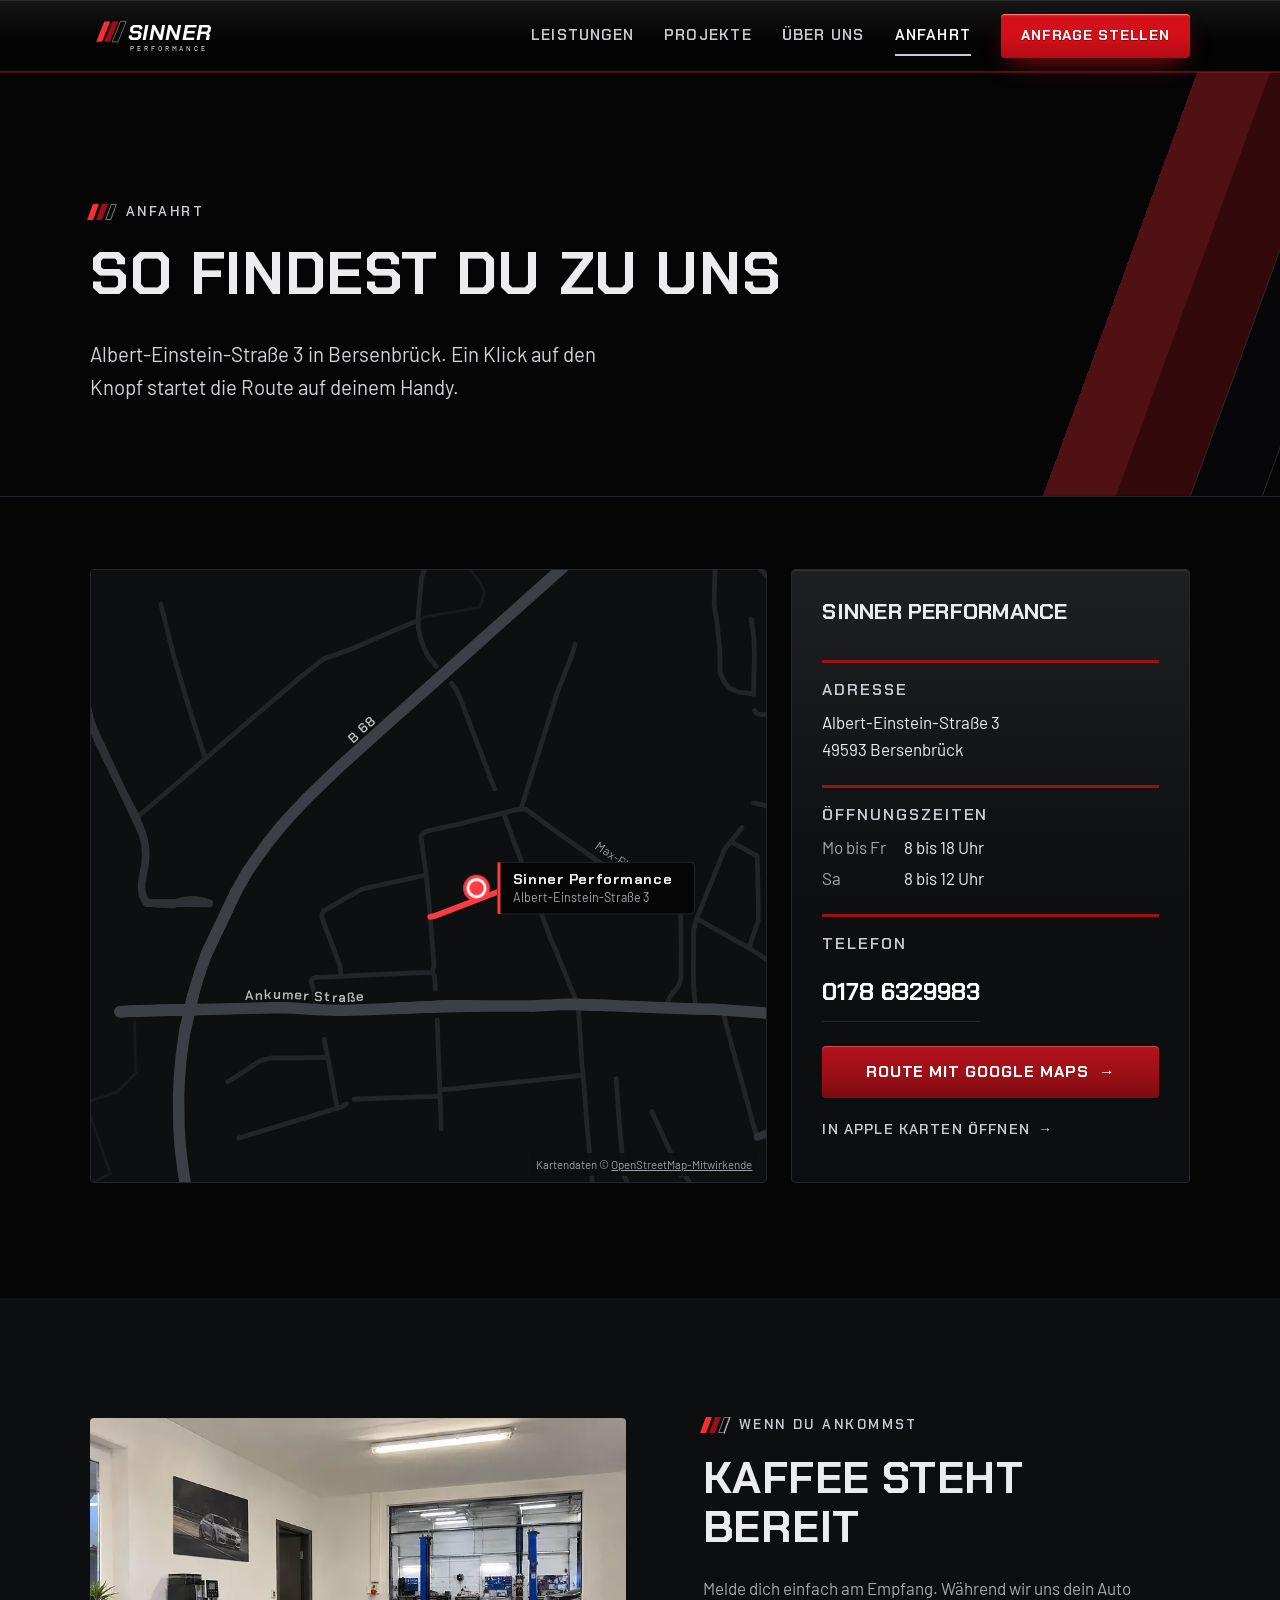
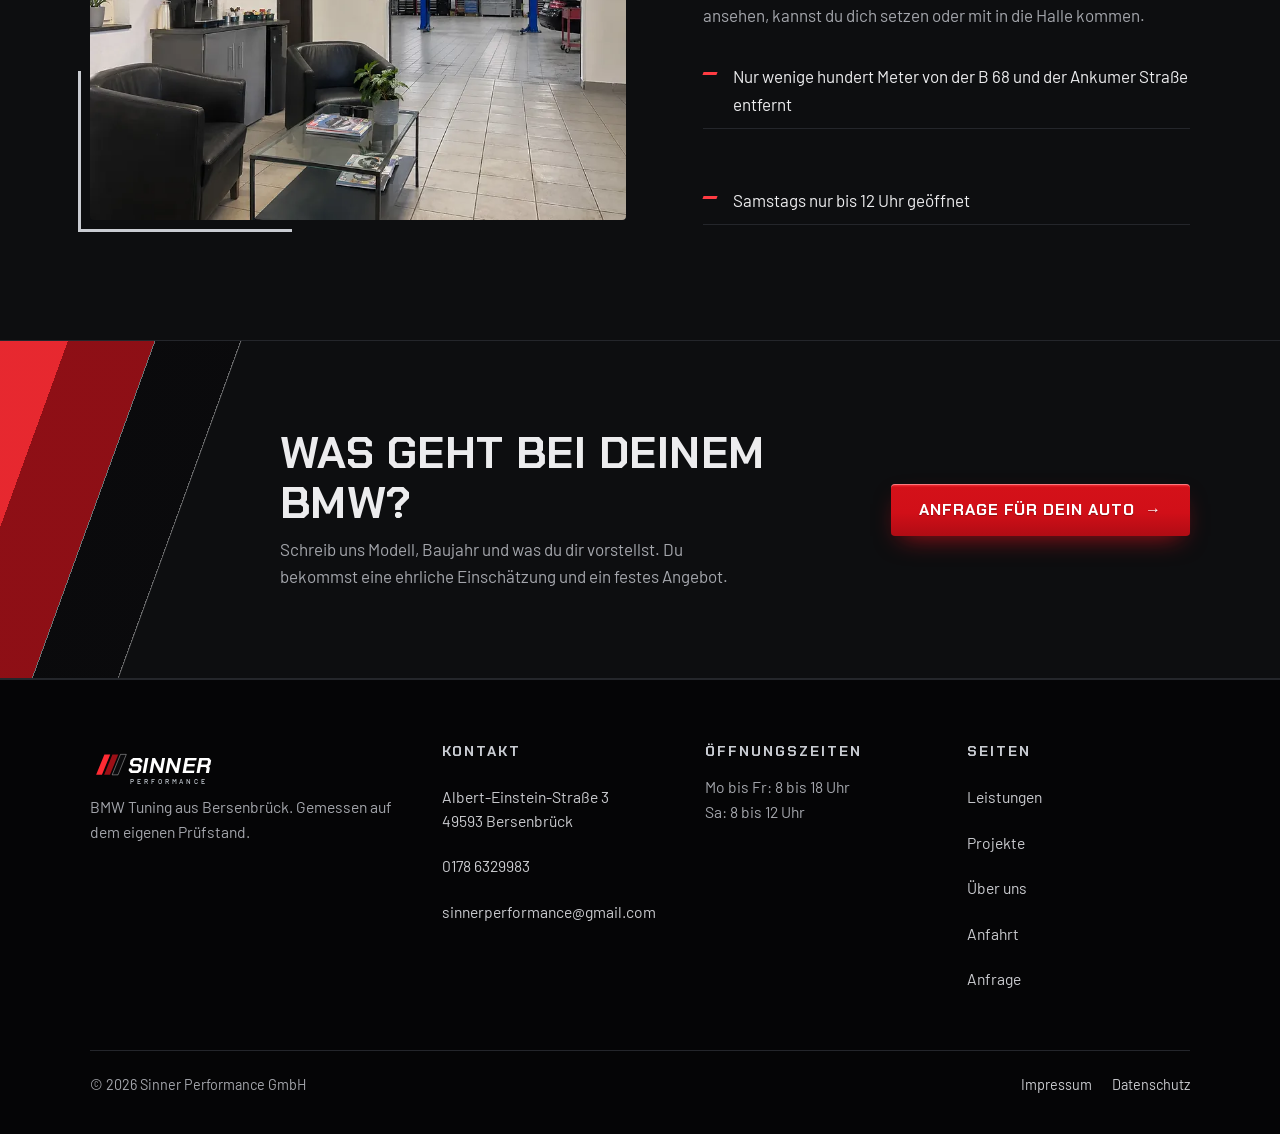
==== commit ce83094a: "Bilder sofort aktualisieren: Fingerabdruck im Bildlink Jeder Bildlink bekommt eine Kennung aus dem D" ====
--- a/anfahrt.html
+++ b/anfahrt.html
@@ -75,7 +75,7 @@
 
 <section class="section section--alt" aria-labelledby="ankommen-titel">
   <div class="wrap split">
-    <div class="split__media reveal"><img src="assets/img/empfang-800.webp" srcset="assets/img/empfang-480.webp 480w, assets/img/empfang-800.webp 800w, assets/img/empfang-1100.webp 1100w, assets/img/empfang.webp 1448w" sizes="(max-width: 820px) calc(100vw - 32px), 560px" width="1448" height="1086" alt="Empfangsbereich mit zwei schwarzen Ledersesseln, Glastisch und Kaffeemaschine, dahinter der Blick in die Werkstatt mit blauen Hebebühnen" style="background:#0d0e10 url([data-uri]) center/cover no-repeat" loading="lazy" decoding="async"></div>
+    <div class="split__media reveal"><img src="assets/img/empfang-800.webp?v=0ab0ec99" srcset="assets/img/empfang-480.webp?v=3f90c808 480w, assets/img/empfang-800.webp?v=0ab0ec99 800w, assets/img/empfang-1100.webp?v=2b80d87b 1100w, assets/img/empfang.webp?v=a9ec3b1e 1448w" sizes="(max-width: 820px) calc(100vw - 32px), 560px" width="1448" height="1086" alt="Empfangsbereich mit zwei schwarzen Ledersesseln, Glastisch und Kaffeemaschine, dahinter der Blick in die Werkstatt mit blauen Hebebühnen" style="background:#0d0e10 url([data-uri]) center/cover no-repeat" loading="lazy" decoding="async"></div>
     <div class="reveal">
       <p class="eyebrow"><span class="stripes" aria-hidden="true"><i></i><i></i><i></i></span>Wenn du ankommst</p>
       <h2 id="ankommen-titel">Kaffee steht bereit</h2>
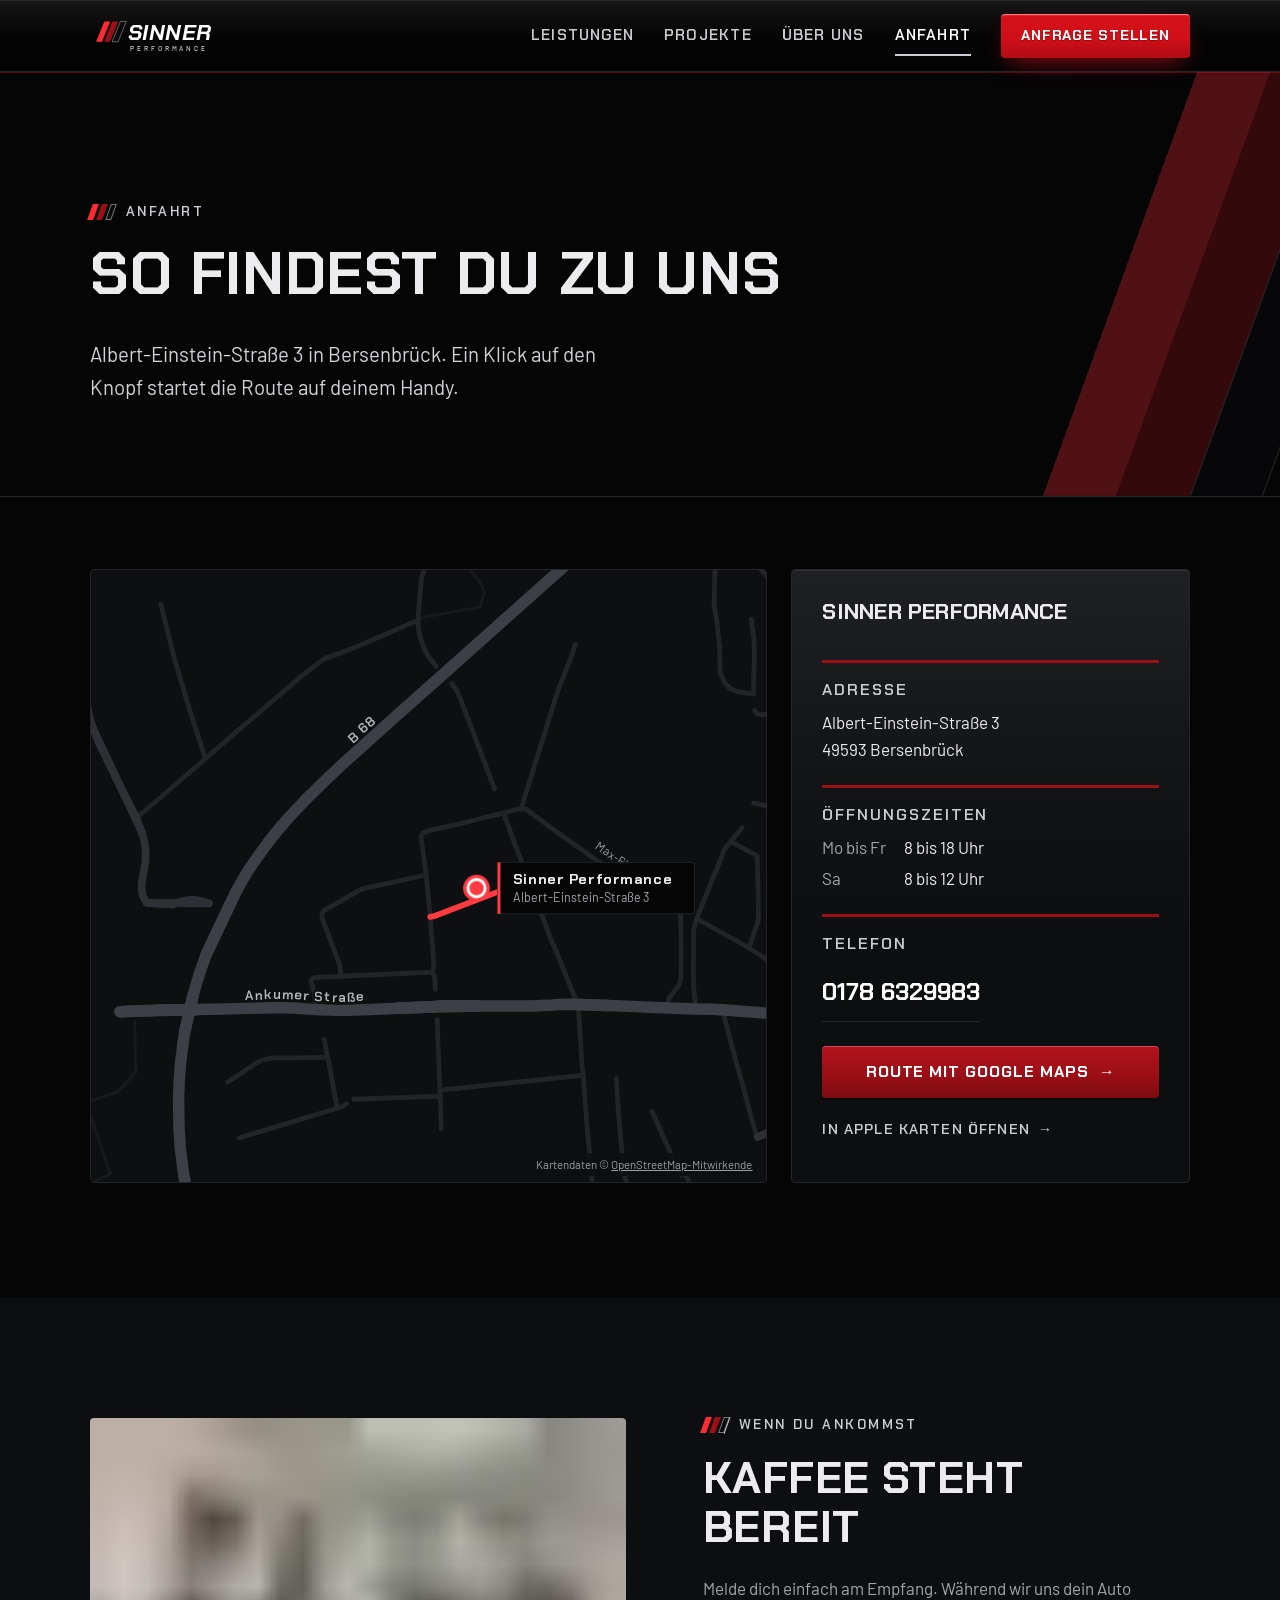
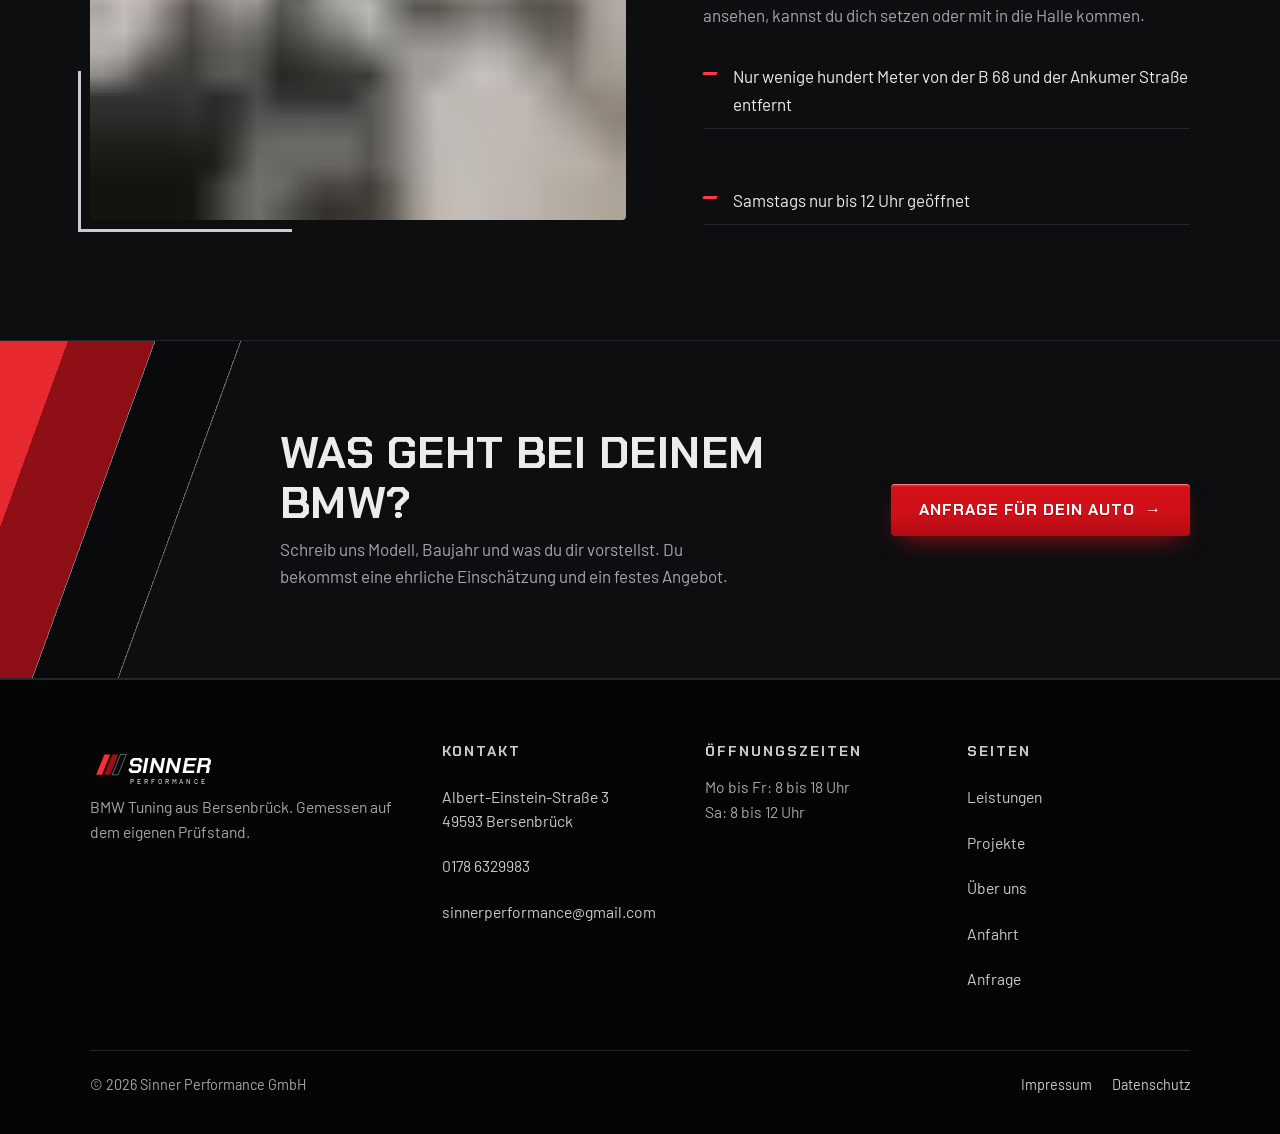
==== commit fab0470c: "Revert "Bilder sofort aktualisieren (neues Teamfoto sichtbar machen)"" ====
--- a/anfahrt.html
+++ b/anfahrt.html
@@ -75,7 +75,7 @@
 
 <section class="section section--alt" aria-labelledby="ankommen-titel">
   <div class="wrap split">
-    <div class="split__media reveal"><img src="assets/img/empfang-800.webp?v=0ab0ec99" srcset="assets/img/empfang-480.webp?v=3f90c808 480w, assets/img/empfang-800.webp?v=0ab0ec99 800w, assets/img/empfang-1100.webp?v=2b80d87b 1100w, assets/img/empfang.webp?v=a9ec3b1e 1448w" sizes="(max-width: 820px) calc(100vw - 32px), 560px" width="1448" height="1086" alt="Empfangsbereich mit zwei schwarzen Ledersesseln, Glastisch und Kaffeemaschine, dahinter der Blick in die Werkstatt mit blauen Hebebühnen" style="background:#0d0e10 url([data-uri]) center/cover no-repeat" loading="lazy" decoding="async"></div>
+    <div class="split__media reveal"><img src="assets/img/empfang-800.webp" srcset="assets/img/empfang-480.webp 480w, assets/img/empfang-800.webp 800w, assets/img/empfang-1100.webp 1100w, assets/img/empfang.webp 1448w" sizes="(max-width: 820px) calc(100vw - 32px), 560px" width="1448" height="1086" alt="Empfangsbereich mit zwei schwarzen Ledersesseln, Glastisch und Kaffeemaschine, dahinter der Blick in die Werkstatt mit blauen Hebebühnen" style="background:#0d0e10 url([data-uri]) center/cover no-repeat" loading="lazy" decoding="async"></div>
     <div class="reveal">
       <p class="eyebrow"><span class="stripes" aria-hidden="true"><i></i><i></i><i></i></span>Wenn du ankommst</p>
       <h2 id="ankommen-titel">Kaffee steht bereit</h2>
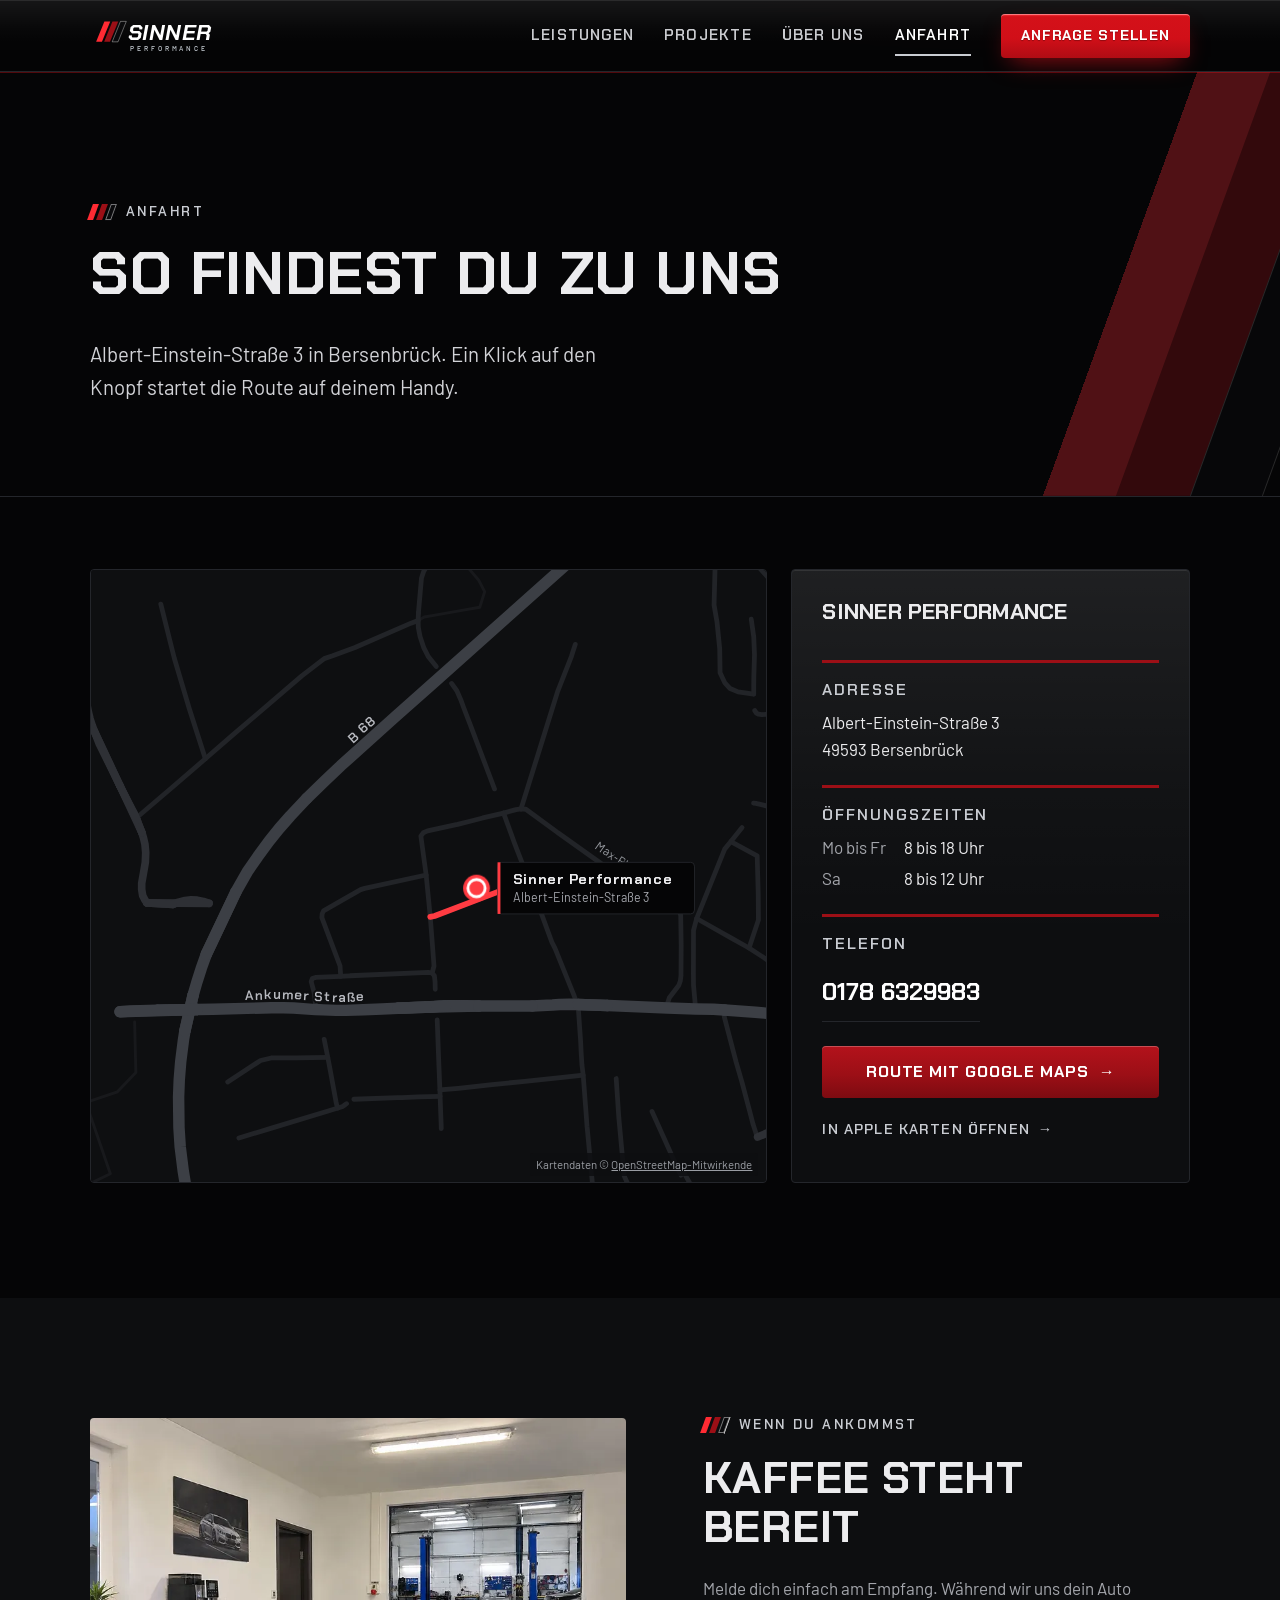
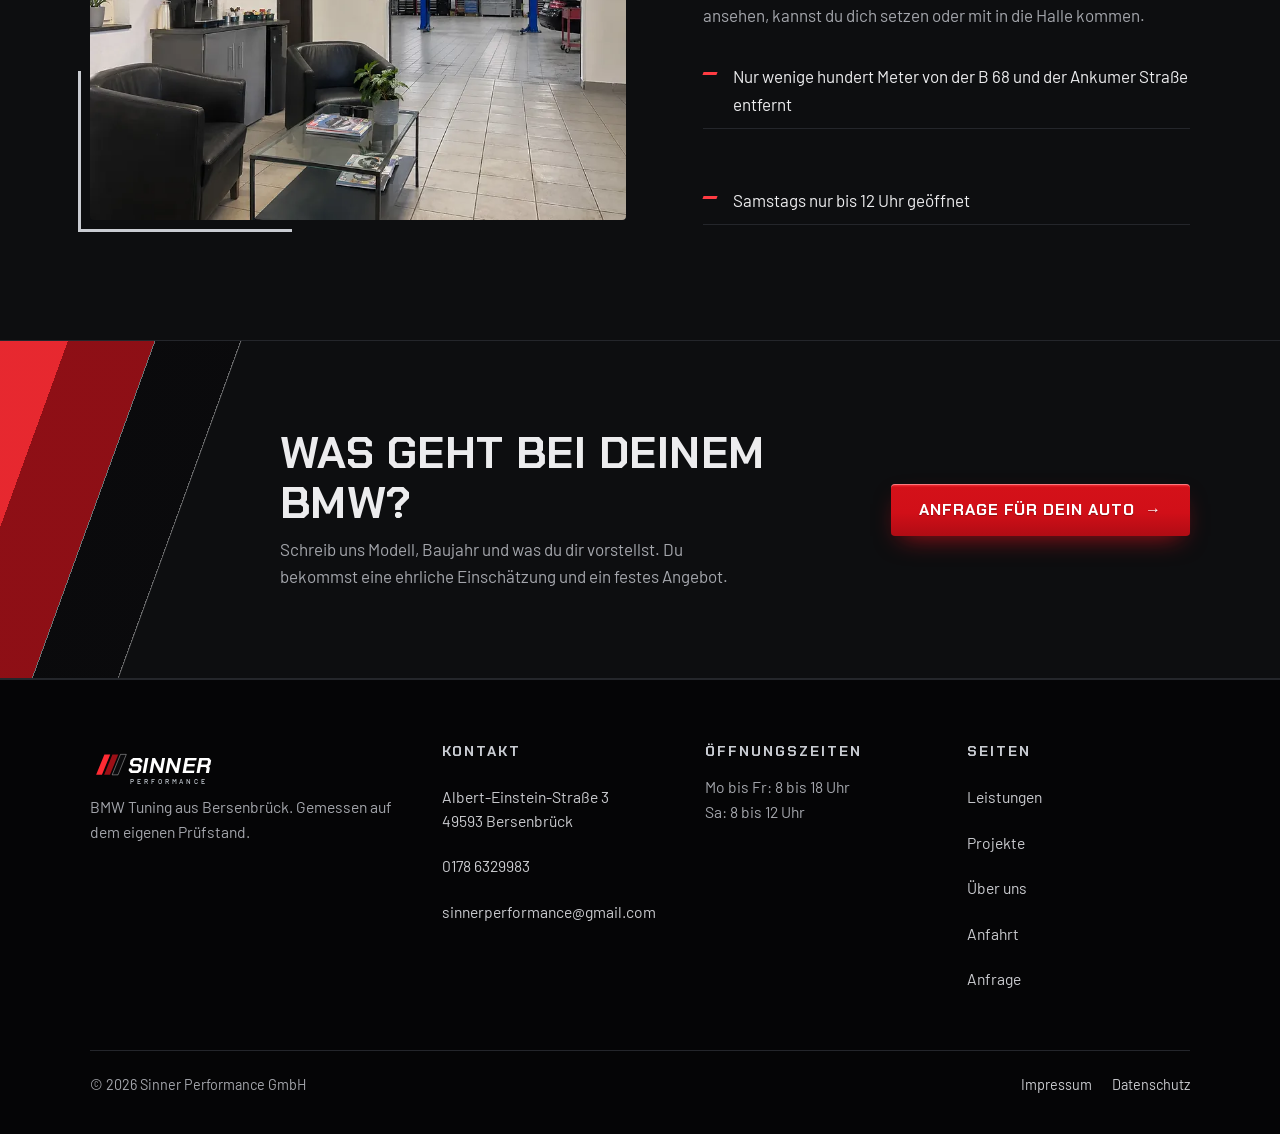
==== commit 899655db: "Revert "Revert "Bilder sofort aktualisieren (neues Teamfoto sichtbar machen)""" ====
--- a/anfahrt.html
+++ b/anfahrt.html
@@ -75,7 +75,7 @@
 
 <section class="section section--alt" aria-labelledby="ankommen-titel">
   <div class="wrap split">
-    <div class="split__media reveal"><img src="assets/img/empfang-800.webp" srcset="assets/img/empfang-480.webp 480w, assets/img/empfang-800.webp 800w, assets/img/empfang-1100.webp 1100w, assets/img/empfang.webp 1448w" sizes="(max-width: 820px) calc(100vw - 32px), 560px" width="1448" height="1086" alt="Empfangsbereich mit zwei schwarzen Ledersesseln, Glastisch und Kaffeemaschine, dahinter der Blick in die Werkstatt mit blauen Hebebühnen" style="background:#0d0e10 url([data-uri]) center/cover no-repeat" loading="lazy" decoding="async"></div>
+    <div class="split__media reveal"><img src="assets/img/empfang-800.webp?v=0ab0ec99" srcset="assets/img/empfang-480.webp?v=3f90c808 480w, assets/img/empfang-800.webp?v=0ab0ec99 800w, assets/img/empfang-1100.webp?v=2b80d87b 1100w, assets/img/empfang.webp?v=a9ec3b1e 1448w" sizes="(max-width: 820px) calc(100vw - 32px), 560px" width="1448" height="1086" alt="Empfangsbereich mit zwei schwarzen Ledersesseln, Glastisch und Kaffeemaschine, dahinter der Blick in die Werkstatt mit blauen Hebebühnen" style="background:#0d0e10 url([data-uri]) center/cover no-repeat" loading="lazy" decoding="async"></div>
     <div class="reveal">
       <p class="eyebrow"><span class="stripes" aria-hidden="true"><i></i><i></i><i></i></span>Wenn du ankommst</p>
       <h2 id="ankommen-titel">Kaffee steht bereit</h2>
